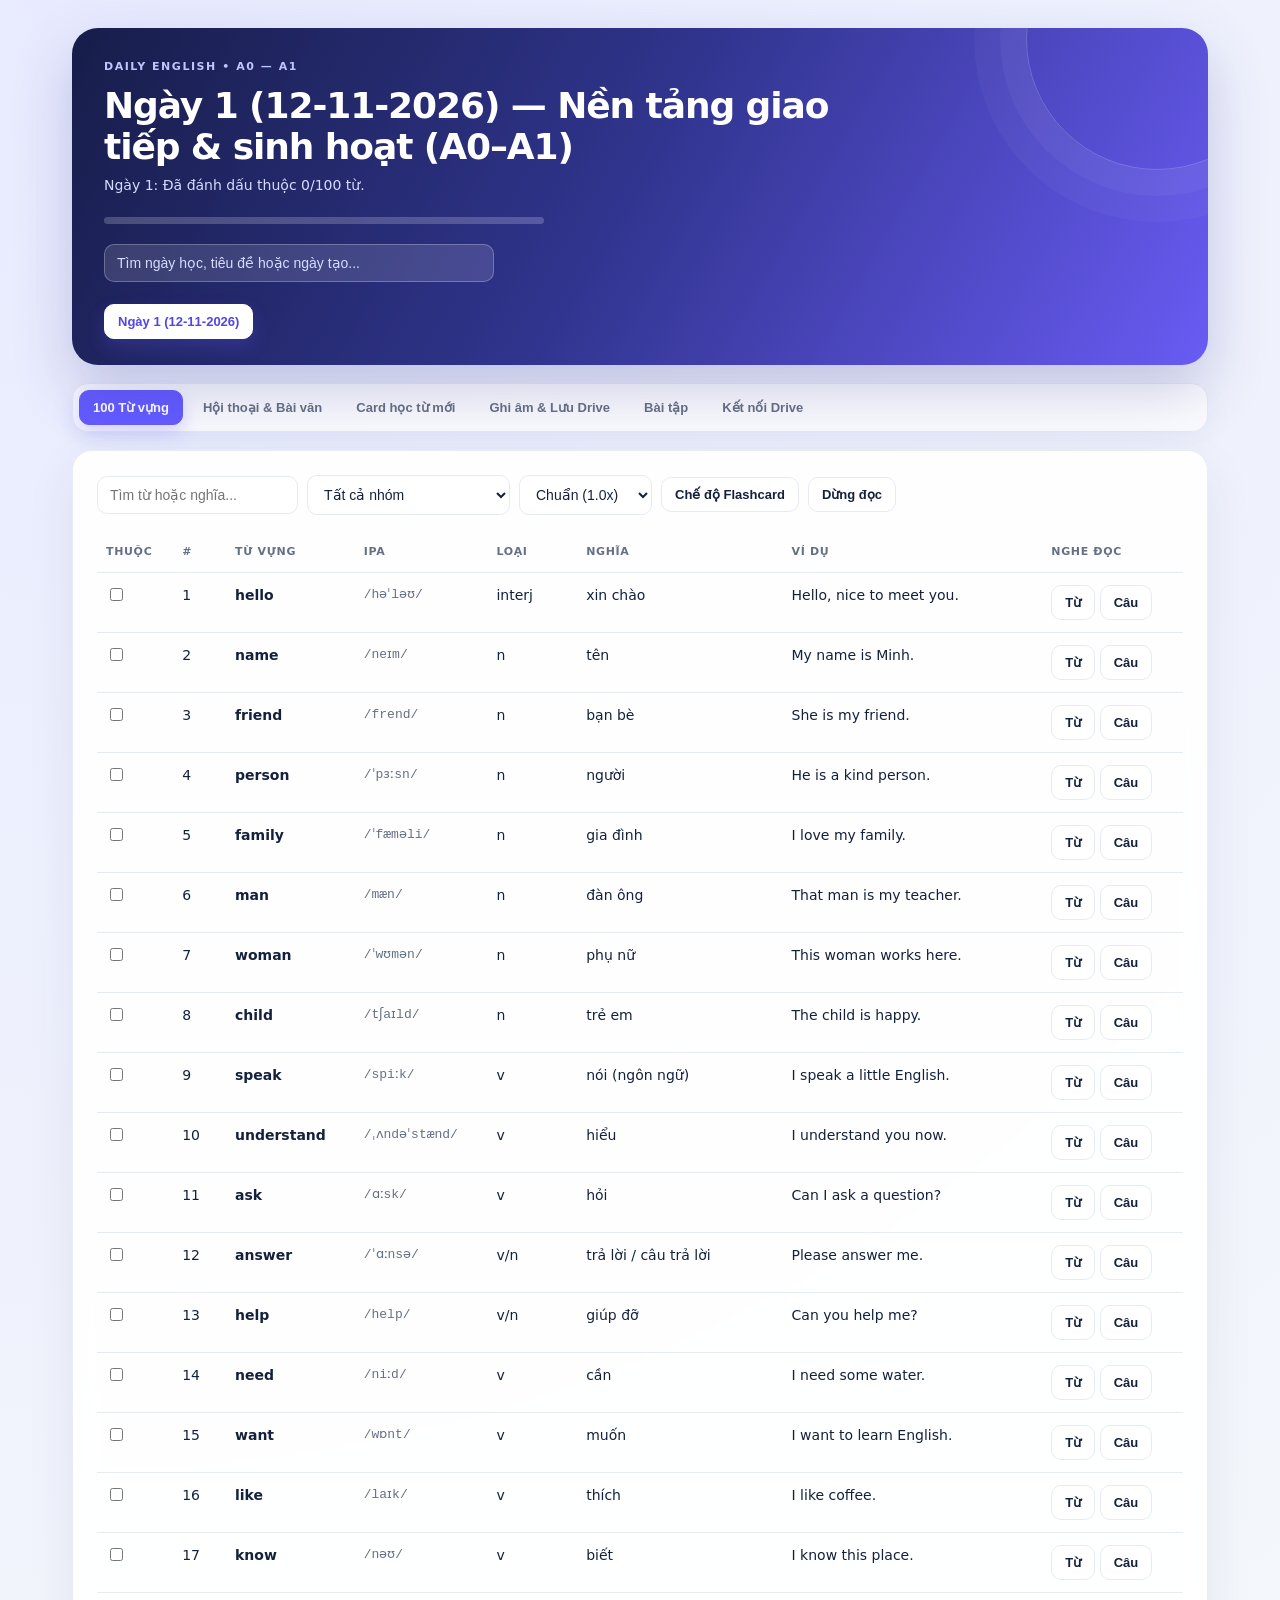
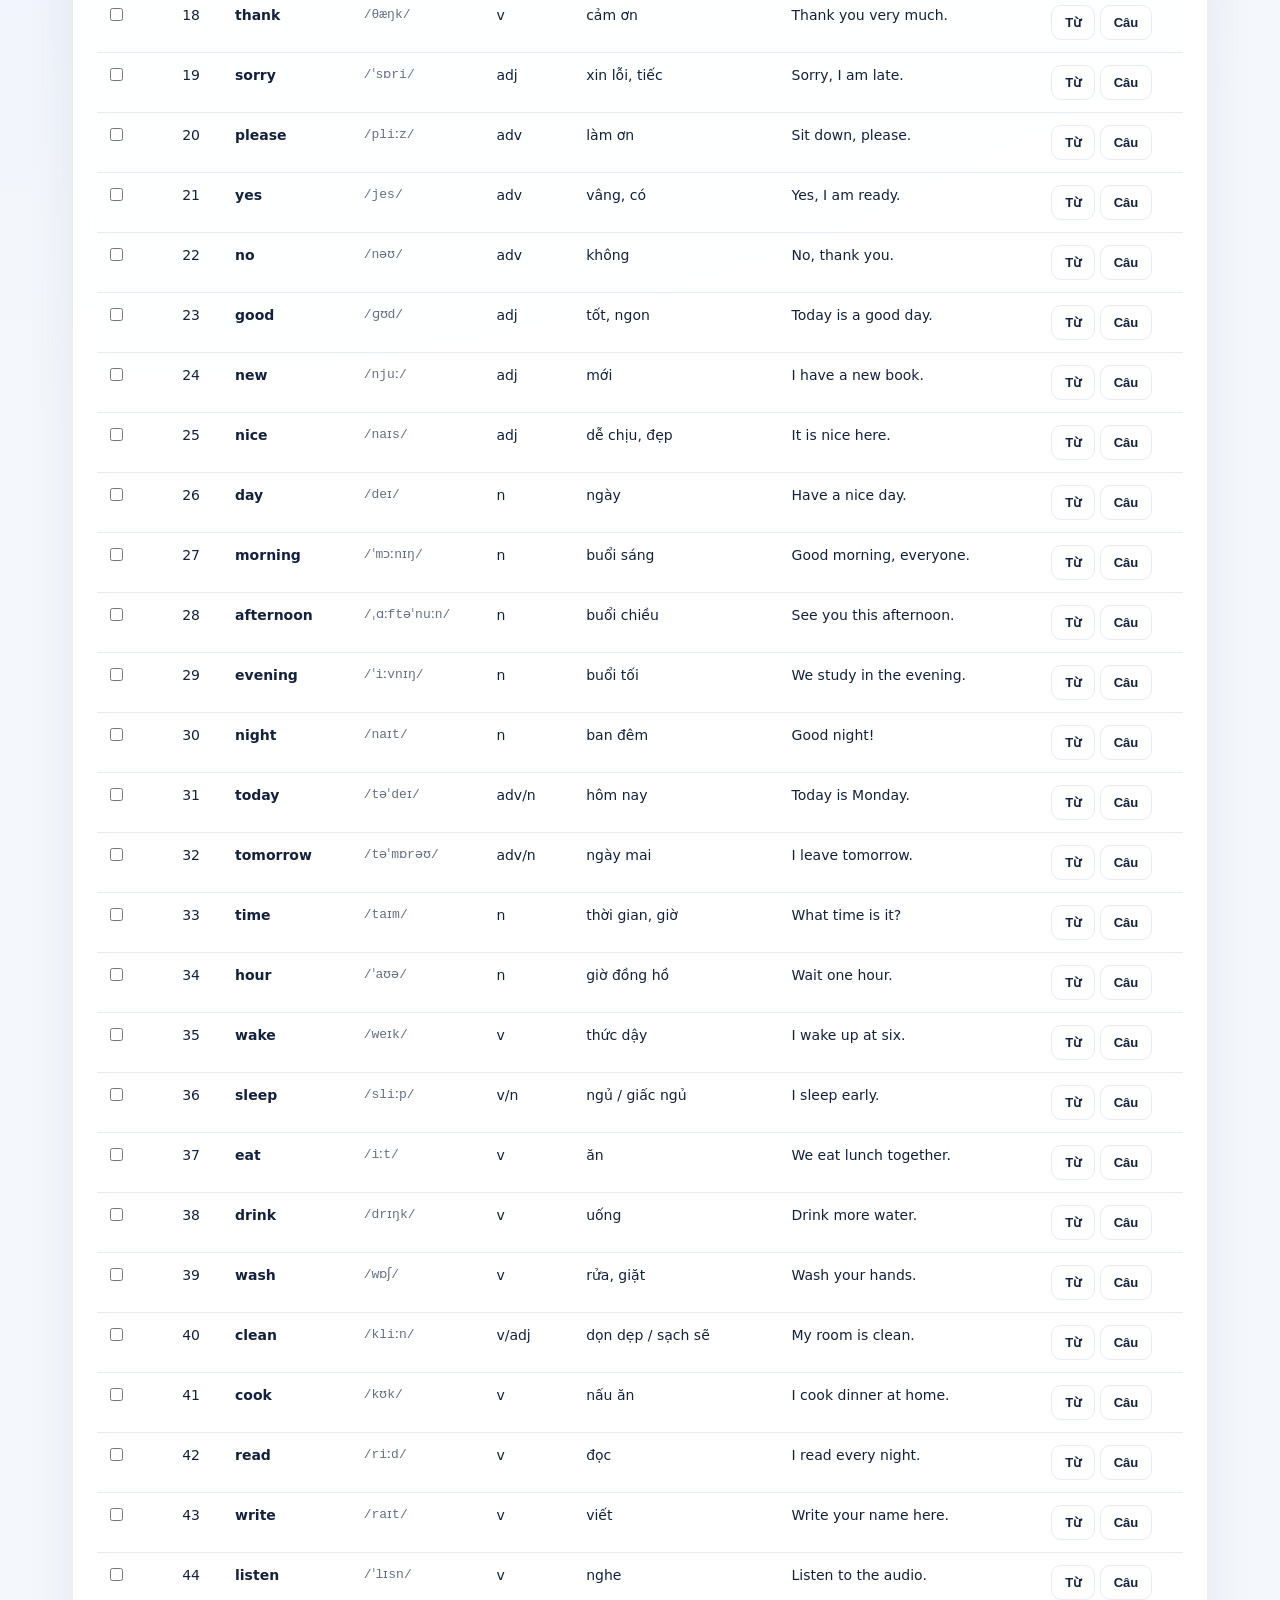
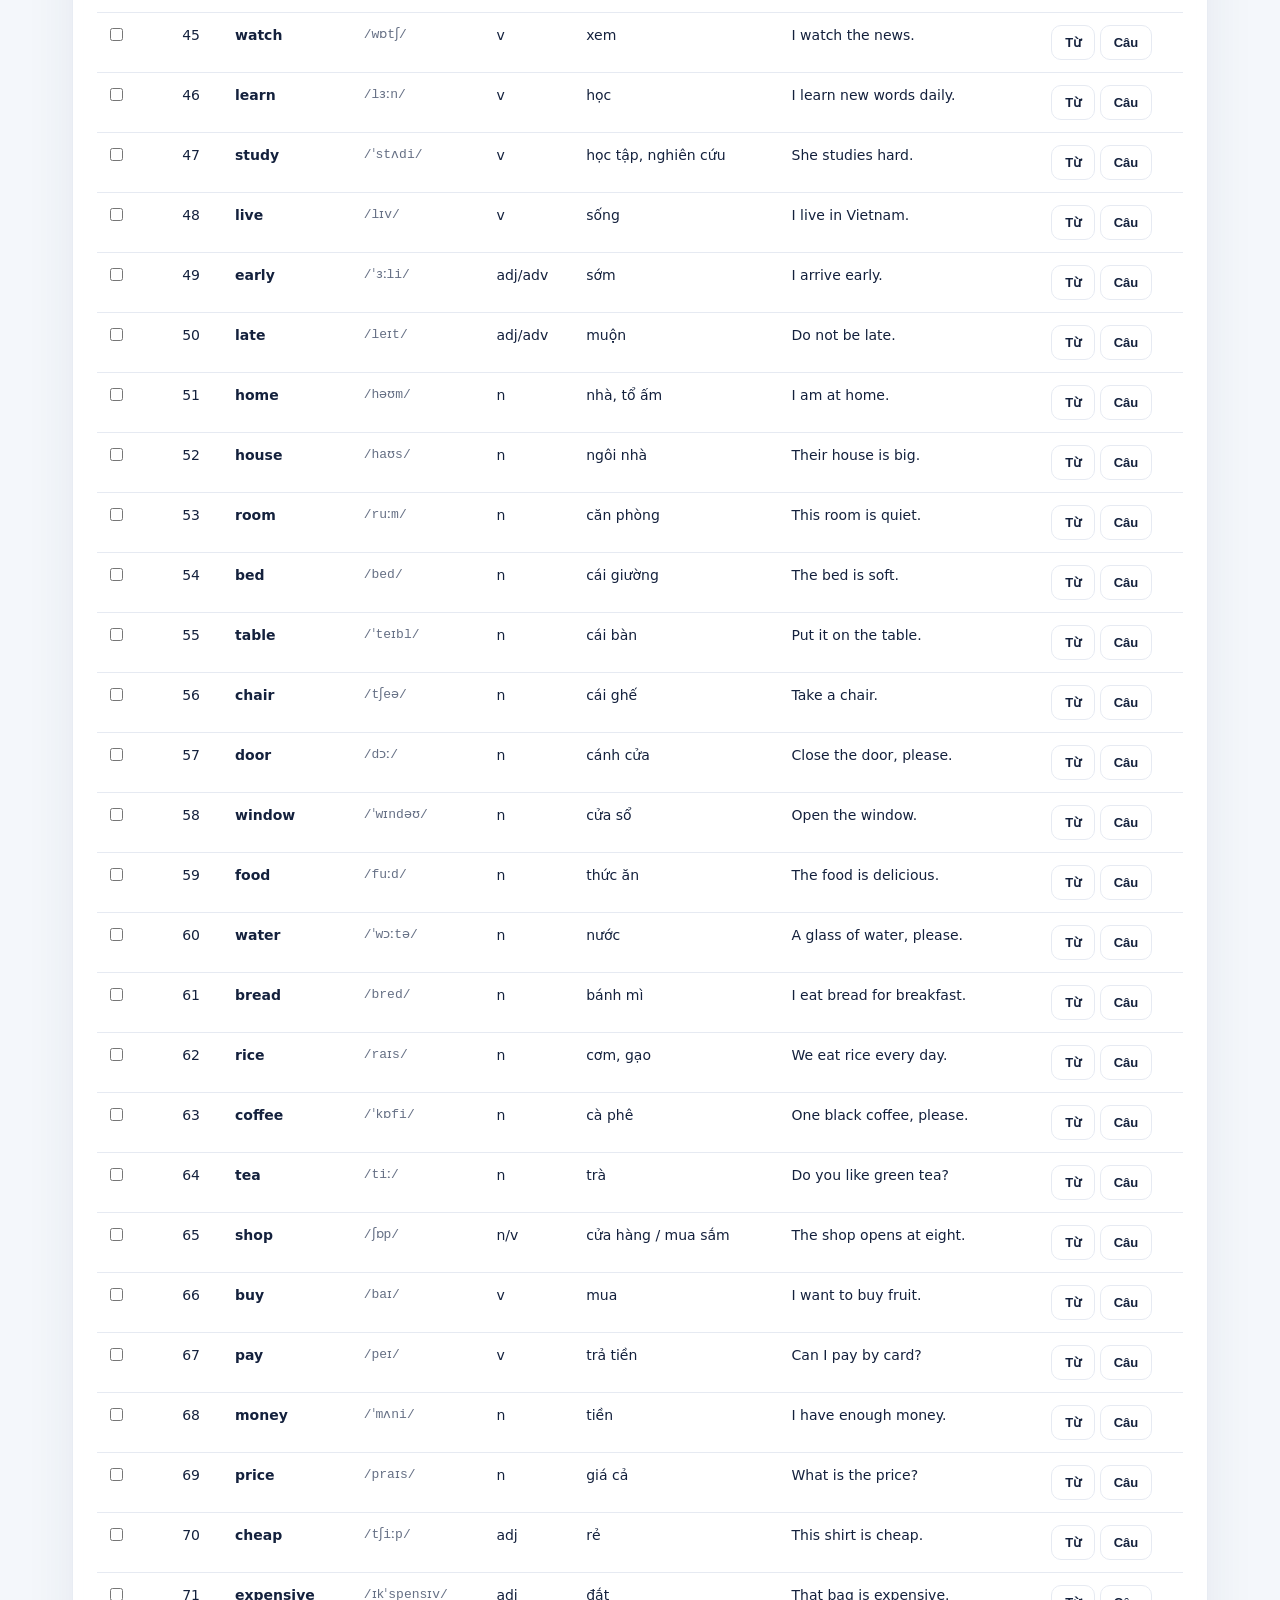
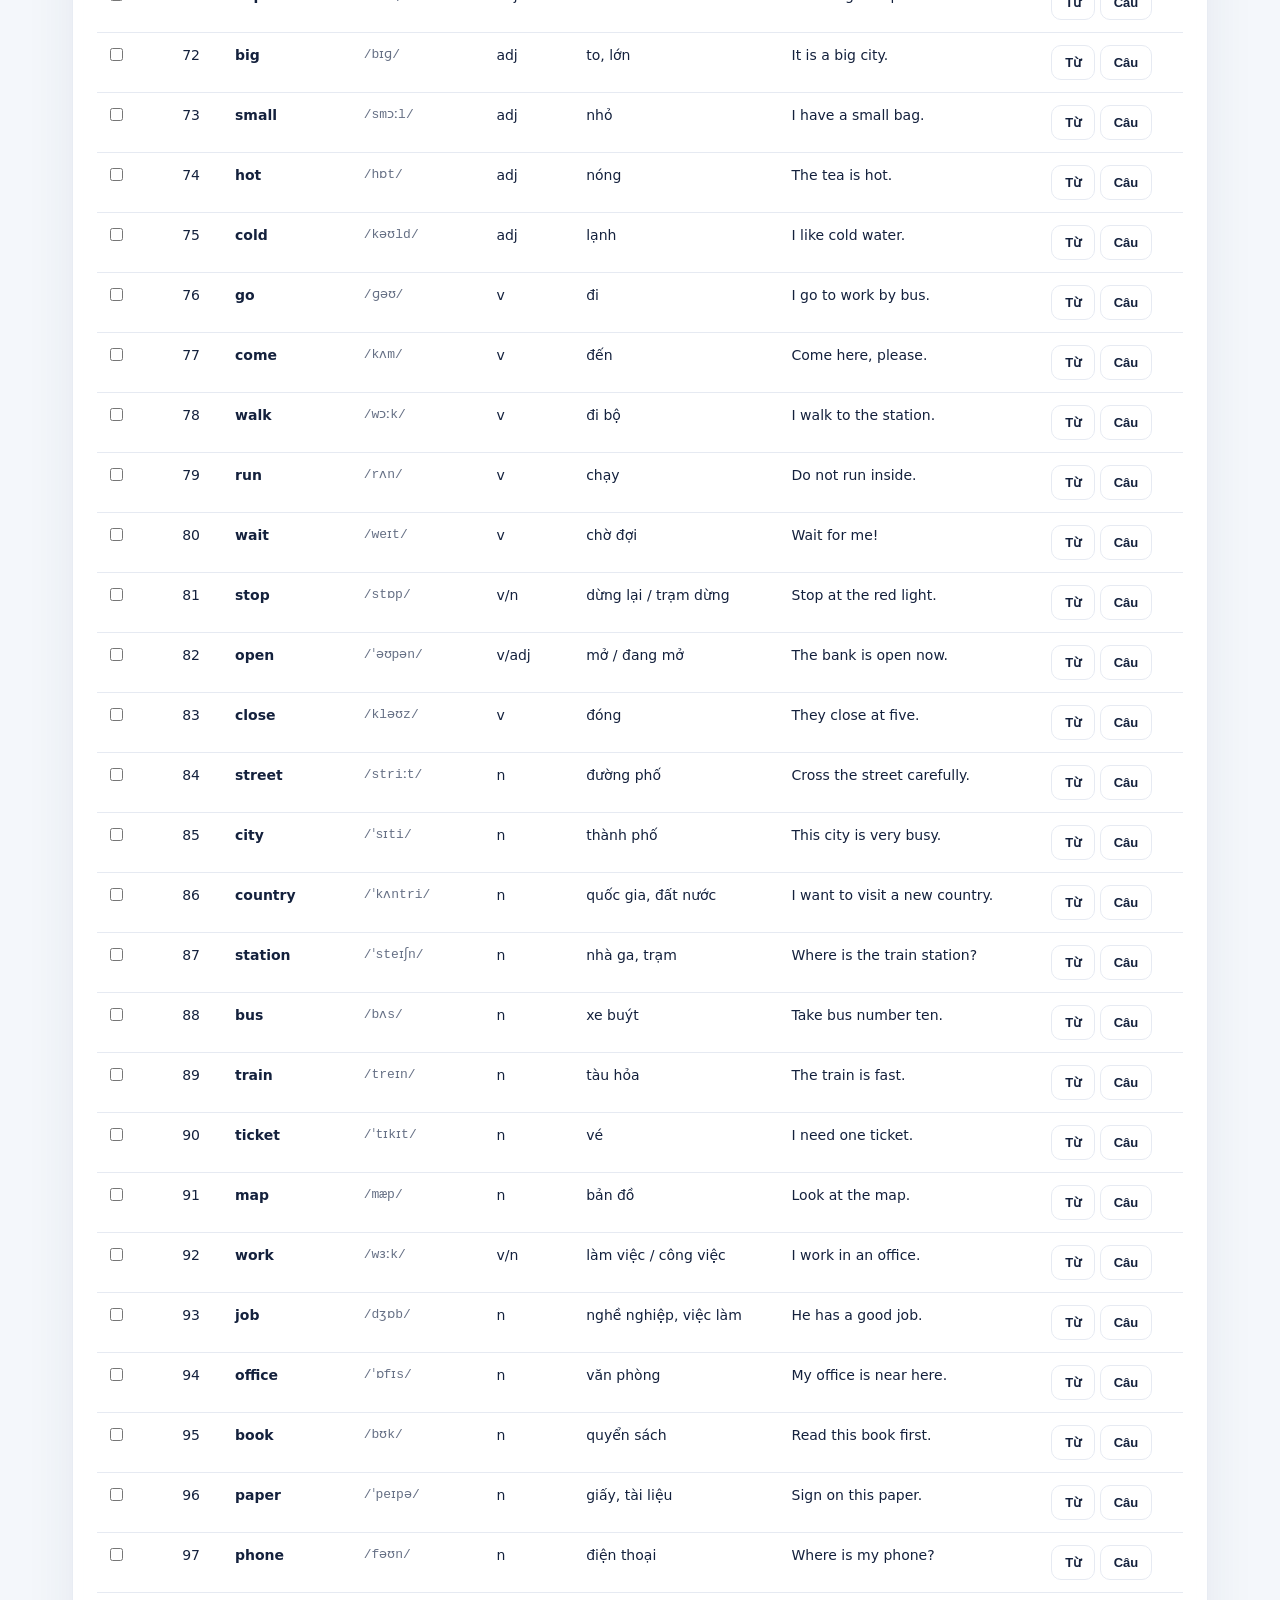
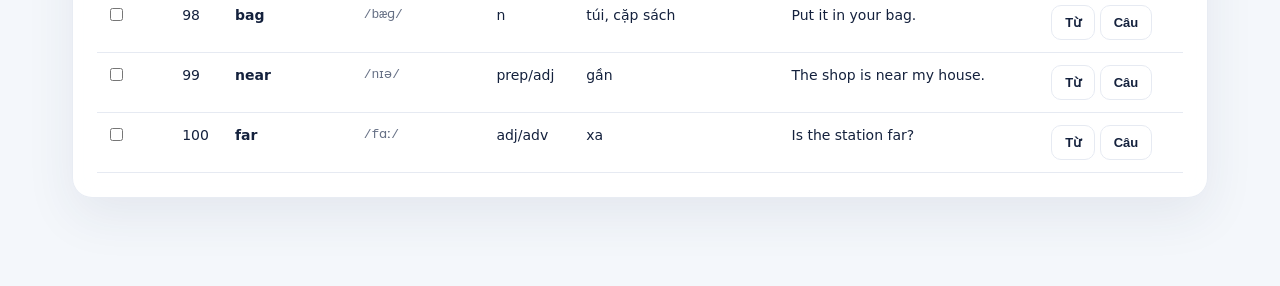
==== index.html @ c8a2d4f7 "init" ====
<!DOCTYPE html>
<html lang="vi">
<head>
  <meta charset="UTF-8" />
  <meta name="viewport" content="width=device-width, initial-scale=1.0" />
  <title>Học Tiếng Anh 1 Năm (A0–A1) — Web Học Tập &amp; Thu Âm</title>
  <style>
    :root {
      --bg: #f4f7fb; --card: rgba(255,255,255,.92); --text: #14213d; --muted: #667085;
      --primary: #635bff; --primary-dark: #4f46e5; --primary-soft: #eef0ff; --border: #e6eaf2;
      --ok: #138a58; --err: #c2415d; --ink-soft: #f8faff; --shadow: 0 18px 50px rgba(34, 52, 94, .08);
    }
    * { box-sizing: border-box; }
    body { margin: 0; min-height: 100vh; font-family: Inter, ui-sans-serif, system-ui, -apple-system, "Segoe UI", sans-serif; background: radial-gradient(circle at 8% 0%, #e8ebff 0, transparent 30%), var(--bg); color: var(--text); line-height: 1.55; }
    .wrap { max-width: 1180px; margin: 0 auto; padding: 28px 22px 72px; }
    header { position: relative; overflow: hidden; background: linear-gradient(120deg, #171d49 0%, #30348d 48%, #695bf4 100%); color: #fff; border: 0; border-radius: 26px; padding: 30px 32px 26px; margin-bottom: 18px; box-shadow: 0 24px 60px rgba(49, 47, 135, .23); }
    header::after { content: ""; position: absolute; width: 260px; height: 260px; right: -80px; top: -120px; border: 1px solid rgba(255,255,255,.2); border-radius: 50%; box-shadow: 0 0 0 26px rgba(255,255,255,.04), 0 0 0 52px rgba(255,255,255,.03); }
    h1 { position: relative; z-index: 1; margin: 0 0 8px; max-width: 760px; font-size: clamp(24px, 3vw, 36px); line-height: 1.14; letter-spacing: -.03em; }
    .eyebrow { position: relative; z-index: 1; margin: 0 0 10px; color: #bfc6ff; font-size: 11px; font-weight: 800; letter-spacing: .14em; text-transform: uppercase; }
    .sub { color: var(--muted); font-size: 13px; margin: 0; }
    header .sub { position: relative; z-index: 1; color: #d7dcff; font-size: 14px; }
    .progress-track { position: relative; z-index: 1; width: min(440px, 100%); height: 7px; overflow: hidden; margin-top: 20px; background: rgba(255,255,255,.2); border-radius: 99px; }
    .progress-bar { width: 0%; height: 100%; background: #a7f3d0; border-radius: inherit; transition: width .3s ease; }
    .day-nav { position: relative; z-index: 1; display: flex; gap: 8px; flex-wrap: wrap; margin: 22px 0 0; align-items: center; }
    header .day-search { position: relative; z-index: 1; width: min(390px, 100%); margin-top: 20px; background: rgba(255,255,255,.13) !important; color: #fff !important; border-color: rgba(255,255,255,.25) !important; }
    .day-search::placeholder { color: #d7dcff; }
    .tabs { display: flex; gap: 6px; flex-wrap: wrap; margin: 0 0 18px; padding: 6px; background: rgba(255,255,255,.74); border: 1px solid var(--border); border-radius: 16px; box-shadow: 0 8px 30px rgba(43, 61, 110, .05); }
    .card { background: var(--card); border: 1px solid rgba(230,234,242,.9); border-radius: 20px; padding: 24px; margin-bottom: 16px; box-shadow: var(--shadow); backdrop-filter: blur(12px); }
    .btn, .tab-btn, .day-btn {
      border: 1px solid var(--border); background: #fff; color: var(--text);
      padding: 9px 13px; border-radius: 10px; cursor: pointer; font-size: 13px; font-weight: 700; transition: transform .18s ease, box-shadow .18s ease, background .18s ease;
    }
    .btn:hover, .tab-btn:hover, .day-btn:hover { transform: translateY(-1px); box-shadow: 0 6px 16px rgba(50,65,120,.12); }
    .tab-btn { border-color: transparent; background: transparent; color: var(--muted); }
    .tab-btn.active, .day-btn.active, .btn-primary { background: var(--primary); color: #fff; border-color: var(--primary); box-shadow: 0 8px 18px rgba(99,91,255,.22); }
    header .day-btn { border-color: rgba(255,255,255,.18); background: rgba(255,255,255,.1); color: #eef0ff; }
    header .day-btn.active { background: #fff; color: var(--primary-dark); border-color: #fff; }
    .btn-danger { background: var(--err); color: #fff; border-color: var(--err); }
    .panel { display: none; }
    .panel.active { display: block; }
    .toolbar { display: flex; gap: 9px; flex-wrap: wrap; align-items: center; margin-bottom: 16px; }
    input[type="text"], input[type="url"], select { padding: 10px 12px; border: 1px solid var(--border); border-radius: 10px; font-size: 14px; background: #fff; color: var(--text); outline: none; }
    input:focus, select:focus { border-color: #aaa5ff; box-shadow: 0 0 0 4px rgba(99,91,255,.1); }
    table { width: 100%; border-collapse: collapse; font-size: 14px; }
    th, td { text-align: left; padding: 12px 9px; border-bottom: 1px solid var(--border); vertical-align: top; }
    tbody tr:hover { background: var(--ink-soft); }
    th { color: var(--muted); font-size: 11px; letter-spacing: .06em; text-transform: uppercase; }
    .ipa { font-family: ui-monospace, monospace; color: var(--muted); font-size: 13px; }
    .line-box { padding: 14px 16px; border: 1px solid var(--border); border-radius: 14px; margin-bottom: 10px; background: rgba(255,255,255,.55); }
    .line-head { display: flex; justify-content: space-between; align-items: center; gap: 8px; flex-wrap: wrap; }
    .flashcard { text-align: center; padding: 46px 18px; border: 1px solid #dfe1ff; border-radius: 18px; cursor: pointer; background: linear-gradient(135deg, #f2f1ff, #eaf5ff); margin-bottom: 14px; }
    .notice { background: var(--primary-soft); color: #45417f; border-radius: 14px; padding: 13px 16px; font-size: 13px; margin-bottom: 16px; }
    .rec-item { border: 1px solid var(--border); border-radius: 14px; padding: 15px; margin-top: 10px; display: flex; flex-direction: column; gap: 8px; background: #fff; }
    .recording-slot { margin-top: 12px; padding-top: 12px; border-top: 1px dashed var(--border); }
    .recording-slot .btn { padding: 7px 10px; }
    .recording-list { display: flex; flex-direction: column; gap: 8px; }
    .recording-list audio { width: min(420px, 100%); height: 34px; }
    h3 { margin-top: 4px; font-size: 19px; letter-spacing: -.02em; }
    h4 { margin-top: 24px; }
    code { color: var(--primary-dark); }
    .ok { color: var(--ok); font-weight: 600; }
    .err { color: var(--err); font-weight: 600; }
    .hidden { display: none; }
    @media (max-width: 680px) {
      .wrap { padding: 14px 12px 48px; }
      header { padding: 24px 20px 20px; border-radius: 20px; }
      .card { padding: 17px; border-radius: 16px; }
      .tabs { overflow-x: auto; flex-wrap: nowrap; }
      .tab-btn { white-space: nowrap; }
      .toolbar > input[type="text"], .toolbar > select { width: 100%; }
      th, td { padding: 10px 7px; }
    }
  </style>
</head>
<body>
  <div class="wrap">
    <header>
      <p class="eyebrow">Daily English • A0 — A1</p>
      <h1 id="lessonTitle">Học Tiếng Anh 1 Năm (A0–A1)</h1>
      <p class="sub" id="progressSummary">Đang tải bài học...</p>
      <div class="progress-track"><div id="progressBar" class="progress-bar"></div></div>
      <input id="daySearch" class="day-search" type="text" placeholder="Tìm ngày học, tiêu đề hoặc ngày tạo..." oninput="renderDayNav()" />
      <div class="day-nav" id="dayNav"></div>
    </header>

    <div class="tabs">
      <button class="tab-btn active" onclick="showTab('vocab', this)">100 Từ vựng</button>
      <button class="tab-btn" onclick="showTab('reading', this)">Hội thoại &amp; Bài văn</button>
      <button class="tab-btn" onclick="showTab('cards', this)">Card học từ mới</button>
      <button class="tab-btn" onclick="showTab('record', this)">Ghi âm &amp; Lưu Drive</button>
      <button class="tab-btn" onclick="showTab('quiz', this)">Bài tập</button>
      <button class="tab-btn" onclick="showTab('settings', this)">Kết nối Drive</button>
    </div>

    <section id="vocab" class="panel active">
      <div class="card">
        <div class="toolbar">
          <input id="search" type="text" placeholder="Tìm từ hoặc nghĩa..." oninput="renderVocab()" />
          <select id="groupFilter" onchange="renderVocab()"></select>
          <select id="rate">
            <option value="0.75">Chậm (0.75x)</option>
            <option value="1" selected>Chuẩn (1.0x)</option>
          </select>
          <button class="btn" onclick="toggleFlashcard()">Chế độ Flashcard</button>
          <button class="btn" onclick="stopSpeech()">Dừng đọc</button>
        </div>

        <div id="flashcardBox" class="hidden">
          <div class="flashcard" onclick="flipCard()">
            <div id="fcFront" style="font-size:26px;font-weight:700;"></div>
            <div id="fcIpa" class="ipa" style="margin-top:4px;"></div>
            <div id="fcBack" class="hidden" style="margin-top:12px;font-size:16px;"></div>
          </div>
          <div class="toolbar" style="justify-content:center;">
            <button class="btn" onclick="prevCard()">Trước</button>
            <button class="btn btn-primary" onclick="speakCard()">Nghe từ</button>
            <button class="btn" onclick="speakCardEx()">Nghe câu</button>
            <button class="btn" onclick="nextCard()">Tiếp theo</button>
          </div>
        </div>

        <div id="vocabTableWrap" style="overflow-x:auto;">
          <table>
            <thead>
              <tr><th>Thuộc</th><th>#</th><th>Từ vựng</th><th>IPA</th><th>Loại</th><th>Nghĩa</th><th>Ví dụ</th><th>Nghe đọc</th></tr>
            </thead>
            <tbody id="vocabBody"></tbody>
          </table>
        </div>
      </div>
    </section>

    <section id="cards" class="panel">
      <div class="card">
        <h3>Card học từ mới</h3>
        <p class="sub" style="margin-bottom:16px;">Bấm vào card để lật thẻ. Bạn có thể nghe từ và câu ví dụ.</p>
        <div class="flashcard" onclick="flipStudyCard()">
          <div id="studyCardFront" style="font-size:32px;font-weight:800;"></div>
          <div id="studyCardIpa" class="ipa" style="margin-top:5px;"></div>
          <div id="studyCardBack" class="hidden" style="margin-top:14px;font-size:17px;"></div>
        </div>
        <div class="toolbar" style="justify-content:center;">
          <button class="btn" onclick="prevStudyCard()">Trước</button>
          <button class="btn btn-primary" onclick="speakStudyCard()">Nghe từ</button>
          <button class="btn" onclick="speakStudyCardEx()">Nghe câu</button>
          <button class="btn" onclick="nextStudyCard()">Tiếp theo</button>
        </div>
      </div>
    </section>

    <section id="reading" class="panel">
      <div class="card">
        <div class="toolbar">
          <button class="btn btn-primary" onclick="speakDialogueAll()">Nghe cả hội thoại</button>
          <button class="btn" onclick="toggleVi('dialogueVi')">Ẩn/hiện dịch</button>
          <button class="btn" onclick="stopSpeech()">Dừng đọc</button>
        </div>
        <h3>Hội thoại giao tiếp</h3>
        <div id="dialogueBox"></div>
      </div>

      <div class="card">
        <div class="toolbar">
          <button class="btn btn-primary" onclick="speakEssayAll()">Nghe cả bài văn</button>
          <button class="btn" onclick="toggleVi('essayVi')">Ẩn/hiện dịch</button>
          <button class="btn" onclick="stopSpeech()">Dừng đọc</button>
        </div>
        <h3 id="essayTitle">Bài văn củng cố</h3>
        <div id="essayBox"></div>
        <h4>Ngữ pháp trọng tâm</h4>
        <ul id="grammarBox"></ul>
      </div>
    </section>

    <section id="record" class="panel">
      <div class="card">
        <div class="notice">
          Thu âm giọng đọc của bạn. Bạn có thể nghe lại, tải file <code>.webm</code> về máy, hoặc bấm <strong>Lưu lên Drive</strong> (nếu đã dán URL Google Apps Script ở mục Kết nối Drive).
        </div>
        <div class="toolbar">
          <button id="btnStartRec" class="btn btn-primary" onclick="startRec()">Bắt đầu ghi âm</button>
          <button id="btnStopRec" class="btn btn-danger" onclick="stopRec()" disabled>Dừng ghi âm</button>
          <span id="recTimer" class="sub">00:00</span>
        </div>
        <div id="recordingsList"></div>
      </div>
    </section>

    <section id="quiz" class="panel">
      <div class="card">
        <div id="quizBox"></div>
        <div class="toolbar" style="margin-top:12px;">
          <button class="btn btn-primary" onclick="gradeQuiz()">Chấm điểm</button>
          <button class="btn" onclick="copyQuizReport()">Sao chép kết quả</button>
          <button class="btn" onclick="downloadQuizReport()">Tải file (.txt)</button>
        </div>
        <div id="quizStatus" class="sub"></div>
      </div>
    </section>

    <section id="settings" class="panel">
      <div class="card">
        <h3>Kết nối Google Drive (qua Google Apps Script)</h3>
        <p class="sub" style="margin-bottom:10px;">Dán URL Web App của Google Apps Script để trang web tự động nạp bài học mới từ thư mục <strong>Hoc Tieng Anh 1 Nam</strong> và lưu file ghi âm trực tiếp vào đúng thư mục ngày.</p>
        <div class="toolbar">
          <input id="gasUrl" type="url" style="width:100%;max-width:560px;" placeholder="https://script.google.com/macros/s/.../exec" />
          <button class="btn btn-primary" onclick="saveGasUrl()">Lưu kết nối &amp; Tải bài từ Drive</button>
        </div>
        <div id="gasStatus" class="sub"></div>
      </div>
    </section>
  </div>

  <script>
    let LESSONS = [];
    let DAY_INDEX = [];
    let driveMode = false;
    let currentDayIdx = 0;
    let fcIndex = 0;
    let fcShowBack = false;
    let studyCardIndex = 0;
    let studyCardShowBack = false;
    let learnedMap = {};
    let driveRecordings = [];
    let mediaRecorder = null, recChunks = [], recTimerInt = null, recSeconds = 0;
    let activeRecording = null;

    function getLearnedMap() { return learnedMap; }
    function setLearned(day, wordId, val) {
      learnedMap[`${day}_${wordId}`] = val;
      updateSummary();
      saveProgressToDrive();
    }

    function showTab(id, btn) {
      document.querySelectorAll('.panel').forEach(p => p.classList.remove('active'));
      document.querySelectorAll('.tab-btn').forEach(b => b.classList.remove('active'));
      document.getElementById(id).classList.add('active');
      btn.classList.add('active');
    }

    function speakText(text) {
      if (!('speechSynthesis' in window)) { alert('Trình duyệt không hỗ trợ giọng đọc.'); return; }
      window.speechSynthesis.cancel();
      const u = new SpeechSynthesisUtterance(text);
      u.lang = 'en-US';
      u.rate = parseFloat(document.getElementById('rate').value || '1');
      window.speechSynthesis.speak(u);
    }
    function stopSpeech() { if ('speechSynthesis' in window) window.speechSynthesis.cancel(); }

    async function loadLessons() {
      const savedUrl = localStorage.getItem('eng_gas_url') || '';
      document.getElementById('gasUrl').value = savedUrl;
      if (savedUrl) {
        try {
          const res = await fetch(savedUrl + (savedUrl.includes('?') ? '&' : '?') + 'action=bootstrap');
          const data = await res.json();
          if (data && Array.isArray(data.days) && data.days.length > 0) {
            DAY_INDEX = data.days;
            LESSONS = [];
            driveMode = true;
            learnedMap = data.progress || {};
            renderDayNav();
            selectDay(0);
            document.getElementById('gasStatus').textContent = `Đã nạp danh sách ${DAY_INDEX.length} ngày học.`;
            return;
          }
          if (Array.isArray(data) && data.length > 0) {
            LESSONS = data;
            DAY_INDEX = data;
            driveMode = false;
            renderDayNav();
            selectDay(0);
            return;
          }
        } catch (e) {
          document.getElementById('gasStatus').textContent = 'Không kết nối được Apps Script, đang dùng dữ liệu lessons.json cục bộ.';
        }
      }
      const res = await fetch('lessons.json');
      LESSONS = await res.json();
      DAY_INDEX = LESSONS;
      driveMode = false;
      learnedMap = {};
      driveRecordings = [];
      renderDayNav();
      selectDay(0);
    }

    function renderDayNav() {
      const nav = document.getElementById('dayNav');
      const q = document.getElementById('daySearch').value.trim().toLowerCase();
      const source = driveMode ? DAY_INDEX : LESSONS;
      const filtered = source.map((lesson, idx) => ({ lesson, idx })).filter(({ lesson }) => {
        if (!q) return true;
        return `ngày ${lesson.day} ${lesson.title || ''} ${lesson.createdDate || ''}`.toLowerCase().includes(q);
      });
      nav.innerHTML = filtered.length ? filtered.map(({ lesson: l, idx }) =>
        `<button class="day-btn ${idx === currentDayIdx ? 'active' : ''}" onclick="selectDay(${idx})">Ngày ${l.day}${l.createdDate ? ' (' + l.createdDate + ')' : ''}</button>`
      ).join('') : '<span class="sub" style="color:#d7dcff;">Không tìm thấy ngày học.</span>';
    }

    async function selectDay(idx) {
      currentDayIdx = idx;
      fcIndex = 0;
      studyCardIndex = 0;
      studyCardShowBack = false;
      renderDayNav();
      if (driveMode && !LESSONS[currentDayIdx]) {
        const meta = DAY_INDEX[currentDayIdx];
        document.getElementById('lessonTitle').textContent = meta.title || `Ngày ${meta.day}`;
        document.getElementById('progressSummary').textContent = 'Đang tải bài học...';
        document.getElementById('vocabBody').innerHTML = '<tr><td colspan="8">Đang tải bài học...</td></tr>';
        const savedUrl = localStorage.getItem('eng_gas_url') || '';
        const params = new URLSearchParams({ action: 'lesson', day: meta.day, folderName: meta.folderName || '' });
        const res = await fetch(savedUrl + (savedUrl.includes('?') ? '&' : '?') + params.toString());
        const data = await res.json();
        if (!data.ok || !data.lesson) {
          document.getElementById('gasStatus').textContent = data.error || 'Không tải được bài học.';
          return;
        }
        LESSONS[currentDayIdx] = data.lesson;
        driveRecordings = data.recordings || [];
      }
      const L = LESSONS[currentDayIdx];
      document.getElementById('lessonTitle').textContent = L.title || `Ngày ${L.day}`;
      const gf = document.getElementById('groupFilter');
      gf.innerHTML = '<option value="0">Tất cả nhóm</option>' + (L.groups || []).map((g, i) => `<option value="${i + 1}">${g}</option>`).join('');
      renderVocab();
      renderReading();
      renderQuiz();
      renderStudyCard();
      renderRecordings();
      updateSummary();
    }

    function updateSummary() {
      const L = LESSONS[currentDayIdx] || DAY_INDEX[currentDayIdx];
      const m = getLearnedMap();
      const total = L.words ? L.words.length : (L.wordCount || 0);
      const done = L.words
        ? L.words.filter(w => m[`${L.day}_${w.id}`]).length
        : Object.keys(m).filter(key => key.indexOf(`${L.day}_`) === 0 && m[key]).length;
      document.getElementById('progressSummary').textContent = `Ngày ${L.day}: Đã đánh dấu thuộc ${done}/${total} từ.`;
      document.getElementById('progressBar').style.width = `${total ? (done / total) * 100 : 0}%`;
    }

    async function saveProgressToDrive() {
      const gasUrl = localStorage.getItem('eng_gas_url') || '';
      if (!gasUrl) {
        document.getElementById('gasStatus').textContent = 'Hãy kết nối Google Drive để lưu tiến độ trên Drive.';
        return;
      }
      try {
        const res = await fetch(gasUrl, {
          method: 'POST',
          body: JSON.stringify({ action: 'saveProgress', progress: learnedMap })
        });
        const out = await res.json();
        if (!out.ok) throw new Error(out.error || 'Không thể lưu tiến độ.');
        document.getElementById('gasStatus').textContent = 'Tiến độ đã được lưu lên Google Drive.';
      } catch (e) {
        document.getElementById('gasStatus').textContent = 'Không thể lưu tiến độ lên Google Drive: ' + e.message;
      }
    }

    function renderVocab() {
      const L = LESSONS[currentDayIdx];
      const q = document.getElementById('search').value.trim().toLowerCase();
      const g = parseInt(document.getElementById('groupFilter').value || '0', 10);
      const m = getLearnedMap();
      const filtered = L.words.filter(w => {
        if (g !== 0 && w.group !== g) return false;
        if (!q) return true;
        return w.word.toLowerCase().includes(q) || w.vi.toLowerCase().includes(q);
      });
      document.getElementById('vocabBody').innerHTML = filtered.map(w => `
        <tr>
          <td><input type="checkbox" ${m[`${L.day}_${w.id}`] ? 'checked' : ''} onchange="setLearned(${L.day}, ${w.id}, this.checked)" /></td>
          <td>${w.id}</td>
          <td><strong>${w.word}</strong></td>
          <td class="ipa">${w.ipa}</td>
          <td>${w.pos}</td>
          <td>${w.vi}</td>
          <td>${w.ex}</td>
          <td>
            <button class="btn" onclick="speakText(${JSON.stringify(w.word).replace(/"/g, '&quot;')})">Từ</button>
            <button class="btn" onclick="speakText(${JSON.stringify(w.ex).replace(/"/g, '&quot;')})">Câu</button>
          </td>
        </tr>
      `).join('');
      renderFlashcard();
    }

    function toggleFlashcard() {
      document.getElementById('flashcardBox').classList.toggle('hidden');
      document.getElementById('vocabTableWrap').classList.toggle('hidden');
      renderFlashcard();
    }
    function renderFlashcard() {
      const L = LESSONS[currentDayIdx];
      if (!L || !L.words.length) return;
      const w = L.words[fcIndex % L.words.length];
      document.getElementById('fcFront').textContent = w.word;
      document.getElementById('fcIpa').textContent = `${w.ipa} (${w.pos})`;
      document.getElementById('fcBack').textContent = `${w.vi} — "${w.ex}"`;
      document.getElementById('fcBack').classList.toggle('hidden', !fcShowBack);
    }
    function flipCard() { fcShowBack = !fcShowBack; renderFlashcard(); }
    function nextCard() { fcIndex = (fcIndex + 1) % LESSONS[currentDayIdx].words.length; fcShowBack = false; renderFlashcard(); }
    function prevCard() { const n = LESSONS[currentDayIdx].words.length; fcIndex = (fcIndex - 1 + n) % n; fcShowBack = false; renderFlashcard(); }
    function speakCard() { speakText(LESSONS[currentDayIdx].words[fcIndex].word); }
    function speakCardEx() { speakText(LESSONS[currentDayIdx].words[fcIndex].ex); }
    function renderStudyCard() {
      const L = LESSONS[currentDayIdx];
      if (!L || !L.words.length) return;
      const w = L.words[studyCardIndex % L.words.length];
      document.getElementById('studyCardFront').textContent = w.word;
      document.getElementById('studyCardIpa').textContent = `${w.ipa} (${w.pos})`;
      document.getElementById('studyCardBack').textContent = `${w.vi} — "${w.ex}"`;
      document.getElementById('studyCardBack').classList.toggle('hidden', !studyCardShowBack);
    }
    function flipStudyCard() { studyCardShowBack = !studyCardShowBack; renderStudyCard(); }
    function nextStudyCard() { studyCardIndex = (studyCardIndex + 1) % LESSONS[currentDayIdx].words.length; studyCardShowBack = false; renderStudyCard(); }
    function prevStudyCard() { const n = LESSONS[currentDayIdx].words.length; studyCardIndex = (studyCardIndex - 1 + n) % n; studyCardShowBack = false; renderStudyCard(); }
    function speakStudyCard() { speakText(LESSONS[currentDayIdx].words[studyCardIndex].word); }
    function speakStudyCardEx() { speakText(LESSONS[currentDayIdx].words[studyCardIndex].ex); }

    function renderReading() {
      const L = LESSONS[currentDayIdx];
      document.getElementById('dialogueBox').innerHTML = L.dialogue.map((d, i) => `
        <div class="line-box">
          <div class="line-head">
            <div><strong>${d.speaker}:</strong> ${d.en}</div>
            <button class="btn" onclick="speakText(${JSON.stringify(d.en).replace(/"/g, '&quot;')})">Nghe câu</button>
          </div>
          <div class="sub dialogueVi" style="margin-top:4px;">${d.vi}</div>
          ${recordingSlotMarkup('dialogue-' + i, 'đoạn hội thoại ' + (i + 1))}
        </div>
      `).join('');

      document.getElementById('essayTitle').textContent = `Bài văn: ${L.essay.title}`;
      document.getElementById('essayBox').innerHTML = L.essay.paragraphs.map((p, i) => `
        <div class="line-box">
          <div class="line-head">
            <div style="flex:1;">${p.en}</div>
            <button class="btn" onclick="speakText(${JSON.stringify(p.en).replace(/"/g, '&quot;')})">Nghe đoạn</button>
          </div>
          <div class="sub essayVi" style="margin-top:6px;">${p.vi}</div>
          ${recordingSlotMarkup('essay-' + i, 'đoạn văn ' + (i + 1))}
        </div>
      `).join('');
      document.getElementById('grammarBox').innerHTML = L.essay.grammar.map(g => `<li>${g}</li>`).join('');
      renderContextRecordings();
    }

    function speakDialogueAll() { speakText(LESSONS[currentDayIdx].dialogue.map(d => d.en).join(' ')); }
    function speakEssayAll() { const E = LESSONS[currentDayIdx].essay; speakText(E.title + '. ' + E.paragraphs.map(p => p.en).join(' ')); }
    function toggleVi(cls) { document.querySelectorAll('.' + cls).forEach(el => el.classList.toggle('hidden')); }

    function recordingSlotMarkup(key, label) {
      return `<div class="recording-slot" data-recording-key="${key}">
        <div class="toolbar" style="margin:0;">
          <button class="btn btn-primary" onclick="startContextRec('${key}', '${label.replace(/'/g, "\\'")}')">Ghi âm tại đây</button>
          <button class="btn btn-danger" onclick="stopContextRec()" disabled>Dừng</button>
          <span class="sub recording-msg"></span>
        </div>
        <div class="recording-list"></div>
      </div>`;
    }

    function getRecordingFolder() {
      const L = LESSONS[currentDayIdx];
      return L.folderName || `Ngay ${String(L.day).padStart(2, '0')}`;
    }

    function startRecording(key, label, slot) {
      try {
        navigator.mediaDevices.getUserMedia({ audio: true }).then(stream => {
        recChunks = [];
        mediaRecorder = new MediaRecorder(stream);
        mediaRecorder.ondataavailable = e => { if (e.data.size > 0) recChunks.push(e.data); };
        mediaRecorder.onstop = () => {
          const blob = new Blob(recChunks, { type: 'audio/webm' });
          const url = URL.createObjectURL(blob);
          const L = LESSONS[currentDayIdx];
          const idx = Date.now();
          const fname = `${key}__day${L.day}_${idx}.webm`;
          const item = document.createElement('div');
          item.className = 'rec-item';
          item.innerHTML = `
            <strong>Bản ghi — ${label} (${recSeconds}s)</strong>
            <audio controls src="${url}"></audio>
            <div class="toolbar" style="margin:0;">
              <a class="btn" href="${url}" download="${fname}">Tải file (.webm)</a>
              <button class="btn btn-primary" onclick="uploadToDrive(this)">Lưu lên Google Drive</button>
              <span class="sub upload-msg"></span>
            </div>
          `;
          item._blob = blob;
          item._fname = fname;
          item._folder = getRecordingFolder();
          item._key = key;
          item._label = label;
          (slot ? slot.querySelector('.recording-list') : document.getElementById('recordingsList')).prepend(item);
          if (slot) {
            slot.querySelector('.recording-msg').textContent = 'Bản ghi sẵn sàng. Bấm lưu để tải lên Drive.';
            setSlotRecordingState(slot, false);
          }
          stream.getTracks().forEach(t => t.stop());
        };
        mediaRecorder.start();
        activeRecording = { key: key, label: label, slot: slot };
        recSeconds = 0;
        recTimerInt = setInterval(() => {
          recSeconds++;
          document.getElementById('recTimer').textContent =
            `${String(Math.floor(recSeconds/60)).padStart(2,'0')}:${String(recSeconds%60).padStart(2,'0')}`;
        }, 1000);
        if (slot) setSlotRecordingState(slot, true);
        else {
          document.getElementById('btnStartRec').disabled = true;
          document.getElementById('btnStopRec').disabled = false;
        }
        }).catch(() => alert('Không thể truy cập micro. Hãy cấp quyền micro cho trình duyệt.'));
      } catch (e) {
        alert('Không thể khởi động ghi âm.');
      }
    }
    function startRec() { startRecording('general', 'bản ghi chung', null); }
    function startContextRec(key, label) {
      if (activeRecording) return;
      const slot = document.querySelector(`.recording-slot[data-recording-key="${key}"]`);
      startRecording(key, label, slot);
    }
    function setSlotRecordingState(slot, recording) {
      slot.querySelectorAll('button').forEach(button => {
        button.disabled = recording ? button.textContent.includes('Ghi âm') : button.textContent.includes('Dừng');
      });
    }
    function stopRec() {
      if (mediaRecorder && mediaRecorder.state !== 'inactive') mediaRecorder.stop();
      clearInterval(recTimerInt);
      activeRecording = null;
      document.getElementById('btnStartRec').disabled = false;
      document.getElementById('btnStopRec').disabled = true;
    }
    function stopContextRec() {
      if (!activeRecording) return;
      const slot = activeRecording.slot;
      if (mediaRecorder && mediaRecorder.state !== 'inactive') mediaRecorder.stop();
      clearInterval(recTimerInt);
      activeRecording = null;
      if (slot) setSlotRecordingState(slot, false);
    }

    async function uploadToDrive(btn) {
      const gasUrl = localStorage.getItem('eng_gas_url') || '';
      const item = btn.closest('.rec-item');
      const msg = item.querySelector('.upload-msg');
      if (!gasUrl) { msg.textContent = 'Chưa nhập URL Apps Script ở tab Kết nối Drive.'; return; }
      msg.textContent = 'Đang tải lên Drive...';
      const reader = new FileReader();
      reader.onloadend = async () => {
        try {
          const base64 = reader.result.split(',')[1];
          const res = await fetch(gasUrl, {
            method: 'POST',
            body: JSON.stringify({ action: 'uploadRecording', day: LESSONS[currentDayIdx].day, folderName: item._folder, recordingKey: item._key || 'general', recordingLabel: item._label || 'bản ghi chung', fileName: item._fname, mimeType: 'audio/webm', data: base64 })
          });
          const out = await res.json();
          if (!out.ok) throw new Error(out.error || 'Upload thất bại.');
          msg.textContent = `Đã lưu vào ${item._folder} trên Drive!`;
          driveRecordings.push(out);
          item.querySelector('button.btn-primary').disabled = true;
        } catch (err) {
          msg.textContent = 'Lỗi lưu Drive: ' + err.message;
        }
      };
      reader.readAsDataURL(item._blob);
    }

    function renderRecordingItem(record) {
      const item = document.createElement('div');
      item.className = 'rec-item';
      item.innerHTML = `<strong>${record.label || record.name}</strong><audio controls src="${record.url}"></audio><span class="sub ok">Đã lưu trên Google Drive · ${record.folder || 'record'}</span>`;
      return item;
    }
    function renderContextRecordings() {
      document.querySelectorAll('.recording-slot').forEach(slot => {
        const key = slot.dataset.recordingKey;
        const list = slot.querySelector('.recording-list');
        list.innerHTML = '';
        driveRecordings.filter(r => r.day === LESSONS[currentDayIdx].day && r.key === key)
          .forEach(r => list.appendChild(renderRecordingItem(r)));
      });
    }
    function renderRecordings() {
      const list = document.getElementById('recordingsList');
      list.innerHTML = '';
      driveRecordings.filter(r => r.day === LESSONS[currentDayIdx].day && r.key === 'general')
        .forEach(r => list.appendChild(renderRecordingItem(r)));
      renderContextRecordings();
    }

    function renderQuiz() {
      const L = LESSONS[currentDayIdx];
      document.getElementById('quizBox').innerHTML = L.quiz.map((q, i) => `
        <div style="margin-bottom:12px;">
          <label>${i + 1}. ${q.prompt}</label><br/>
          <input id="q_${i}" type="text" style="width:100%;max-width:460px;margin-top:4px;" />
          <div id="qf_${i}" class="sub"></div>
        </div>
      `).join('');
      document.getElementById('quizStatus').textContent = '';
    }

    function norm(s) { return s.trim().toLowerCase().replace(/[.!?]/g, '').replace(/\s+/g, ' '); }
    function gradeQuiz() {
      const L = LESSONS[currentDayIdx];
      let score = 0;
      L.quiz.forEach((q, i) => {
        const val = norm(document.getElementById(`q_${i}`).value);
        const ok = q.answers.some(a => norm(a) === val);
        const fb = document.getElementById(`qf_${i}`);
        fb.className = ok ? 'ok' : 'err';
        fb.textContent = (ok ? 'Chính xác! ' : 'Chưa đúng. ') + 'Đáp án: ' + q.answers[0];
        if (ok) score++;
      });
      document.getElementById('quizStatus').textContent = `Kết quả: ${score}/${L.quiz.length} câu đúng.`;
    }

    function buildQuizReport() {
      const L = LESSONS[currentDayIdx];
      return [`BÀI LÀM NGÀY ${L.day} - GỬI GEMINI`].concat(
        L.quiz.map((q, i) => `${i + 1}) ${document.getElementById(`q_${i}`).value}`)
      ).join('\n');
    }
    function copyQuizReport() {
      navigator.clipboard.writeText(buildQuizReport()).then(() => {
        document.getElementById('quizStatus').textContent = 'Đã sao chép kết quả bài làm.';
      });
    }
    function downloadQuizReport() {
      const L = LESSONS[currentDayIdx];
      const blob = new Blob([buildQuizReport()], { type: 'text/plain;charset=utf-8' });
      const a = document.createElement('a');
      a.href = URL.createObjectURL(blob);
      a.download = `bai_lam_ngay_${L.day}.txt`;
      a.click();
    }

    function saveGasUrl() {
      const u = document.getElementById('gasUrl').value.trim();
      localStorage.setItem('eng_gas_url', u);
      loadLessons();
    }

    loadLessons();
  </script>
</body>
</html>
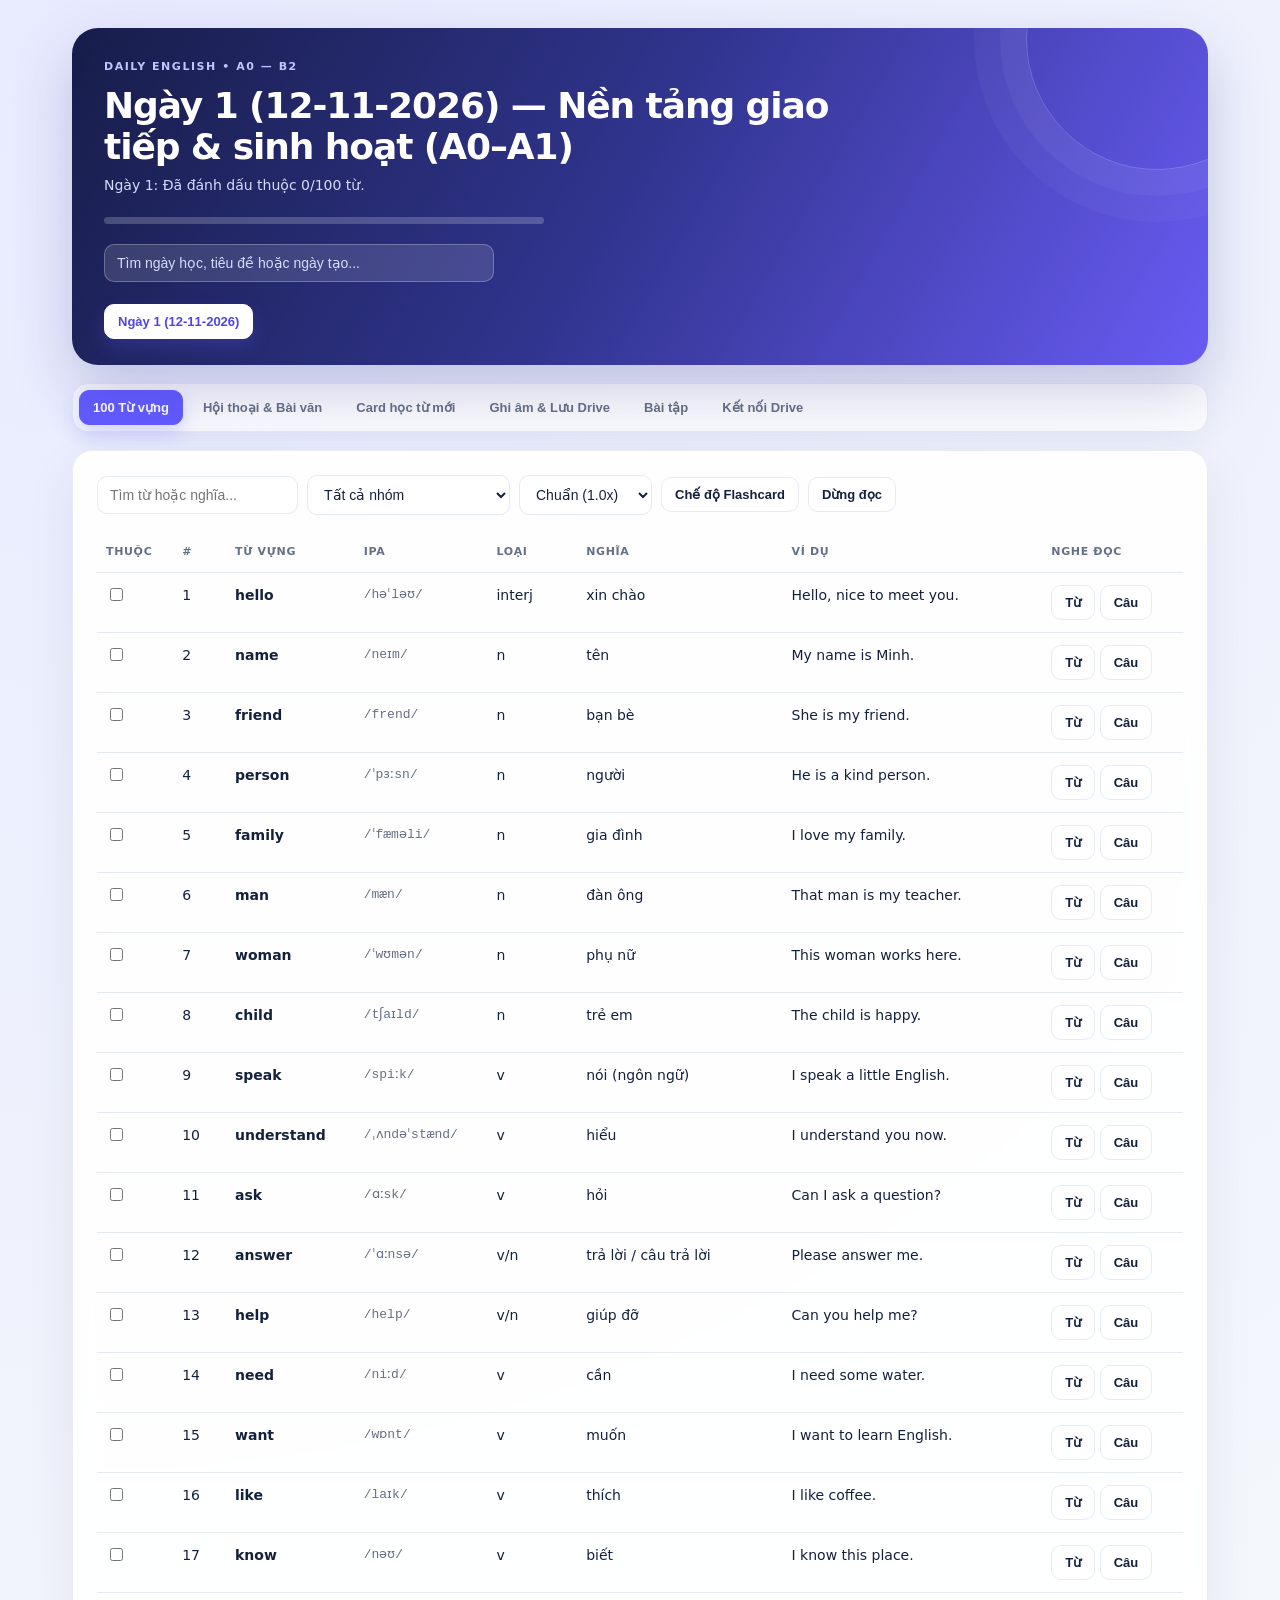
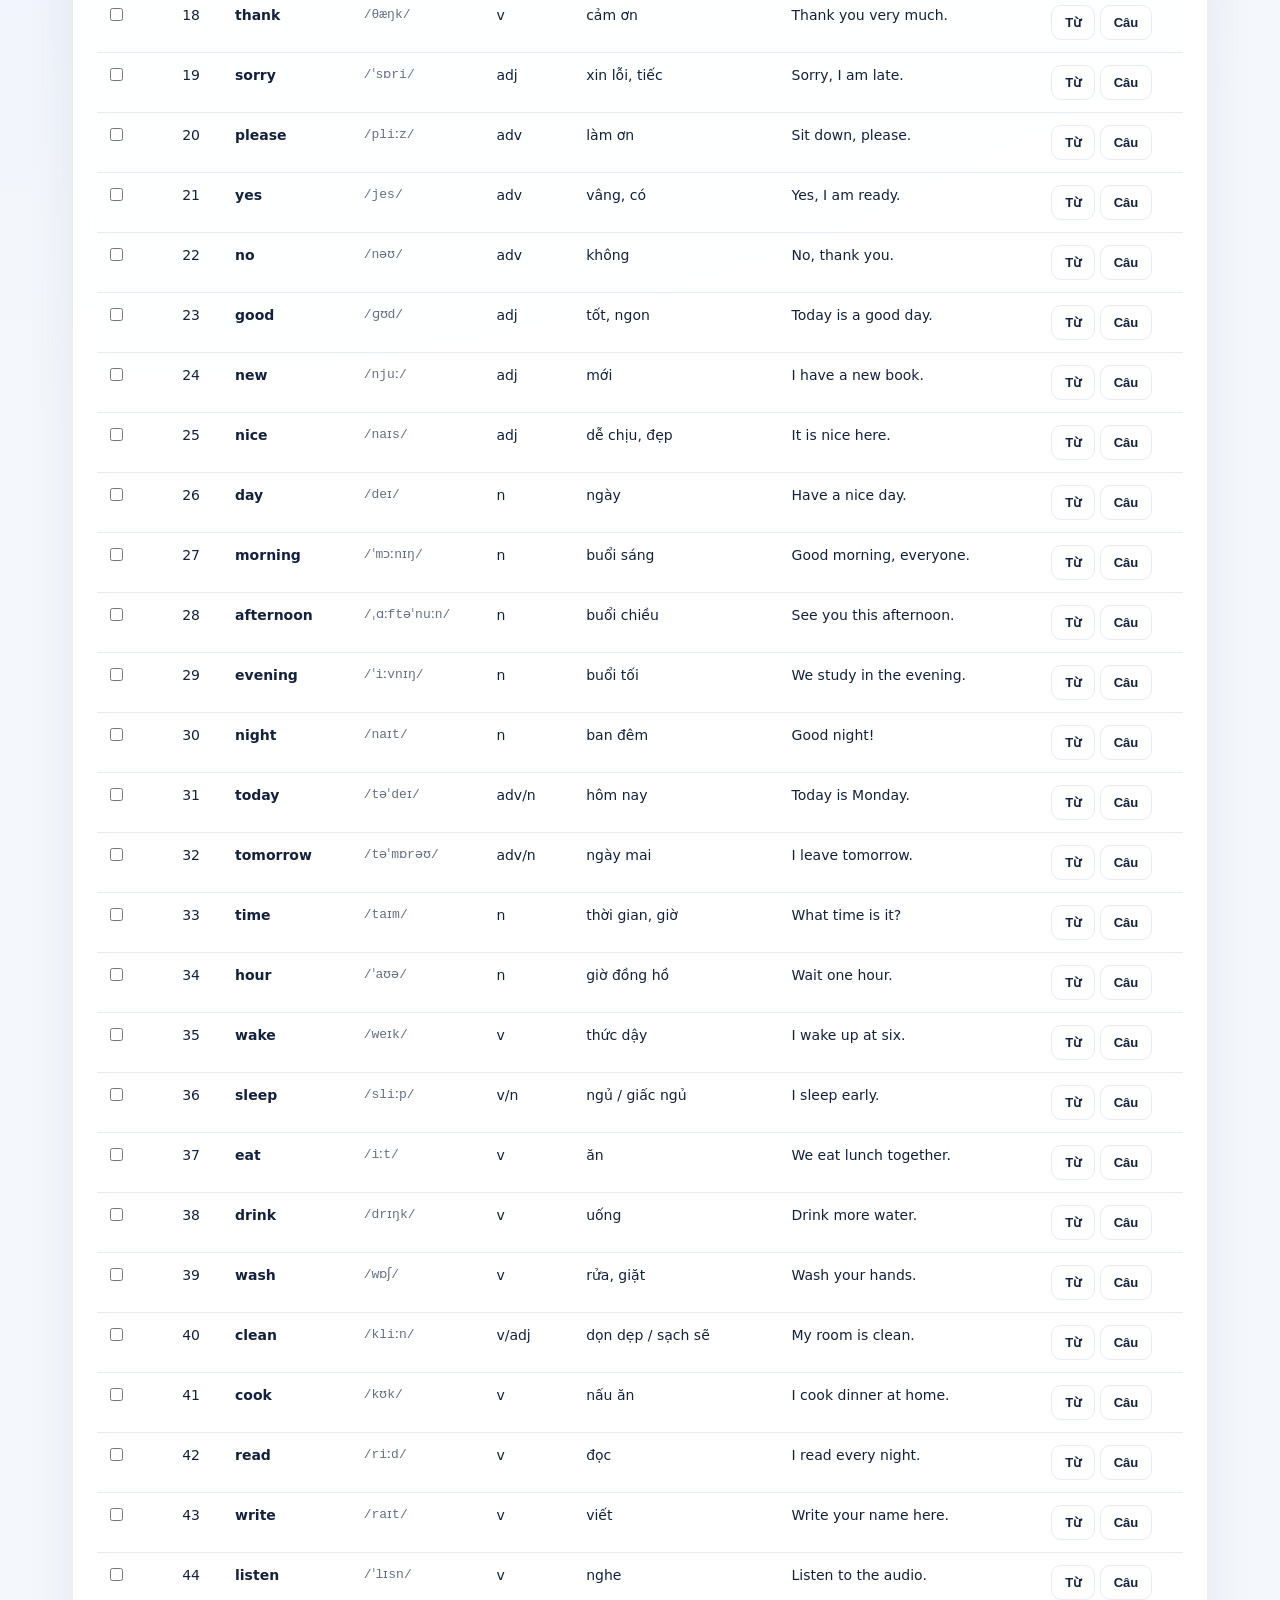
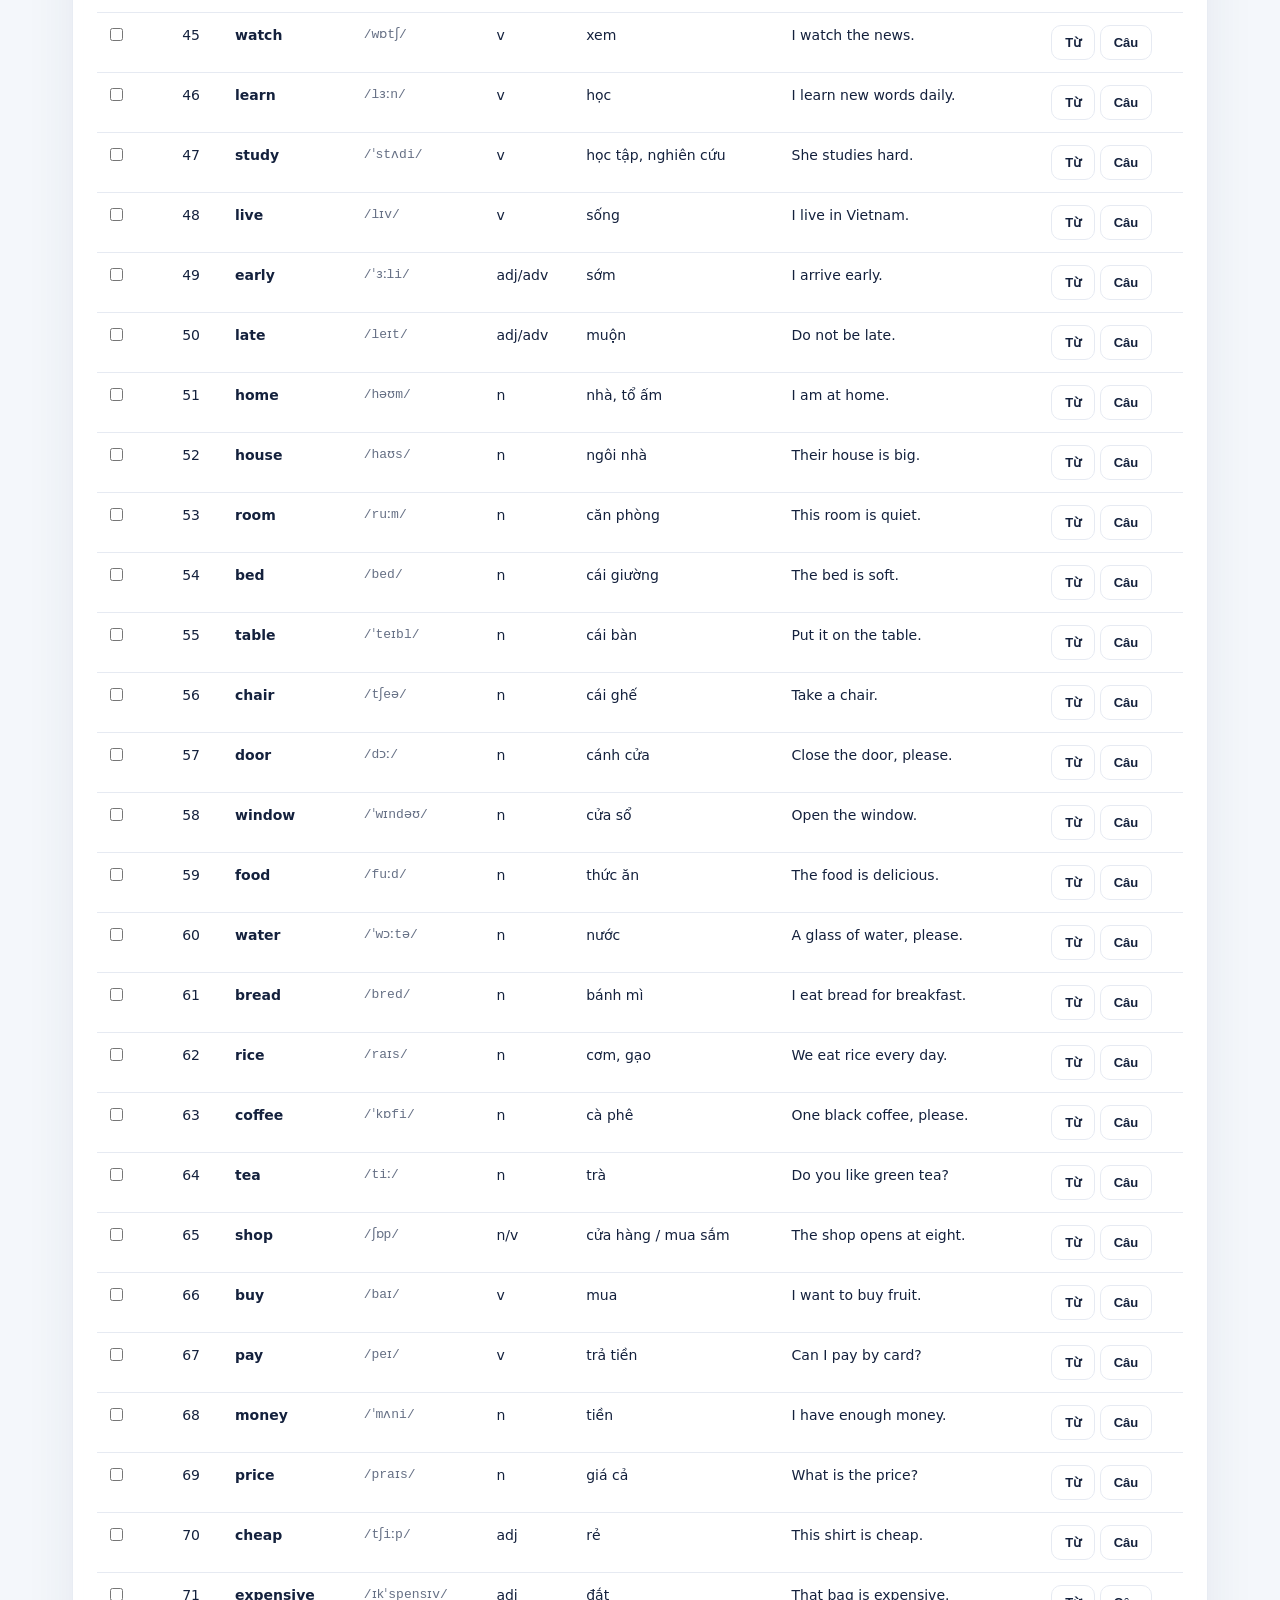
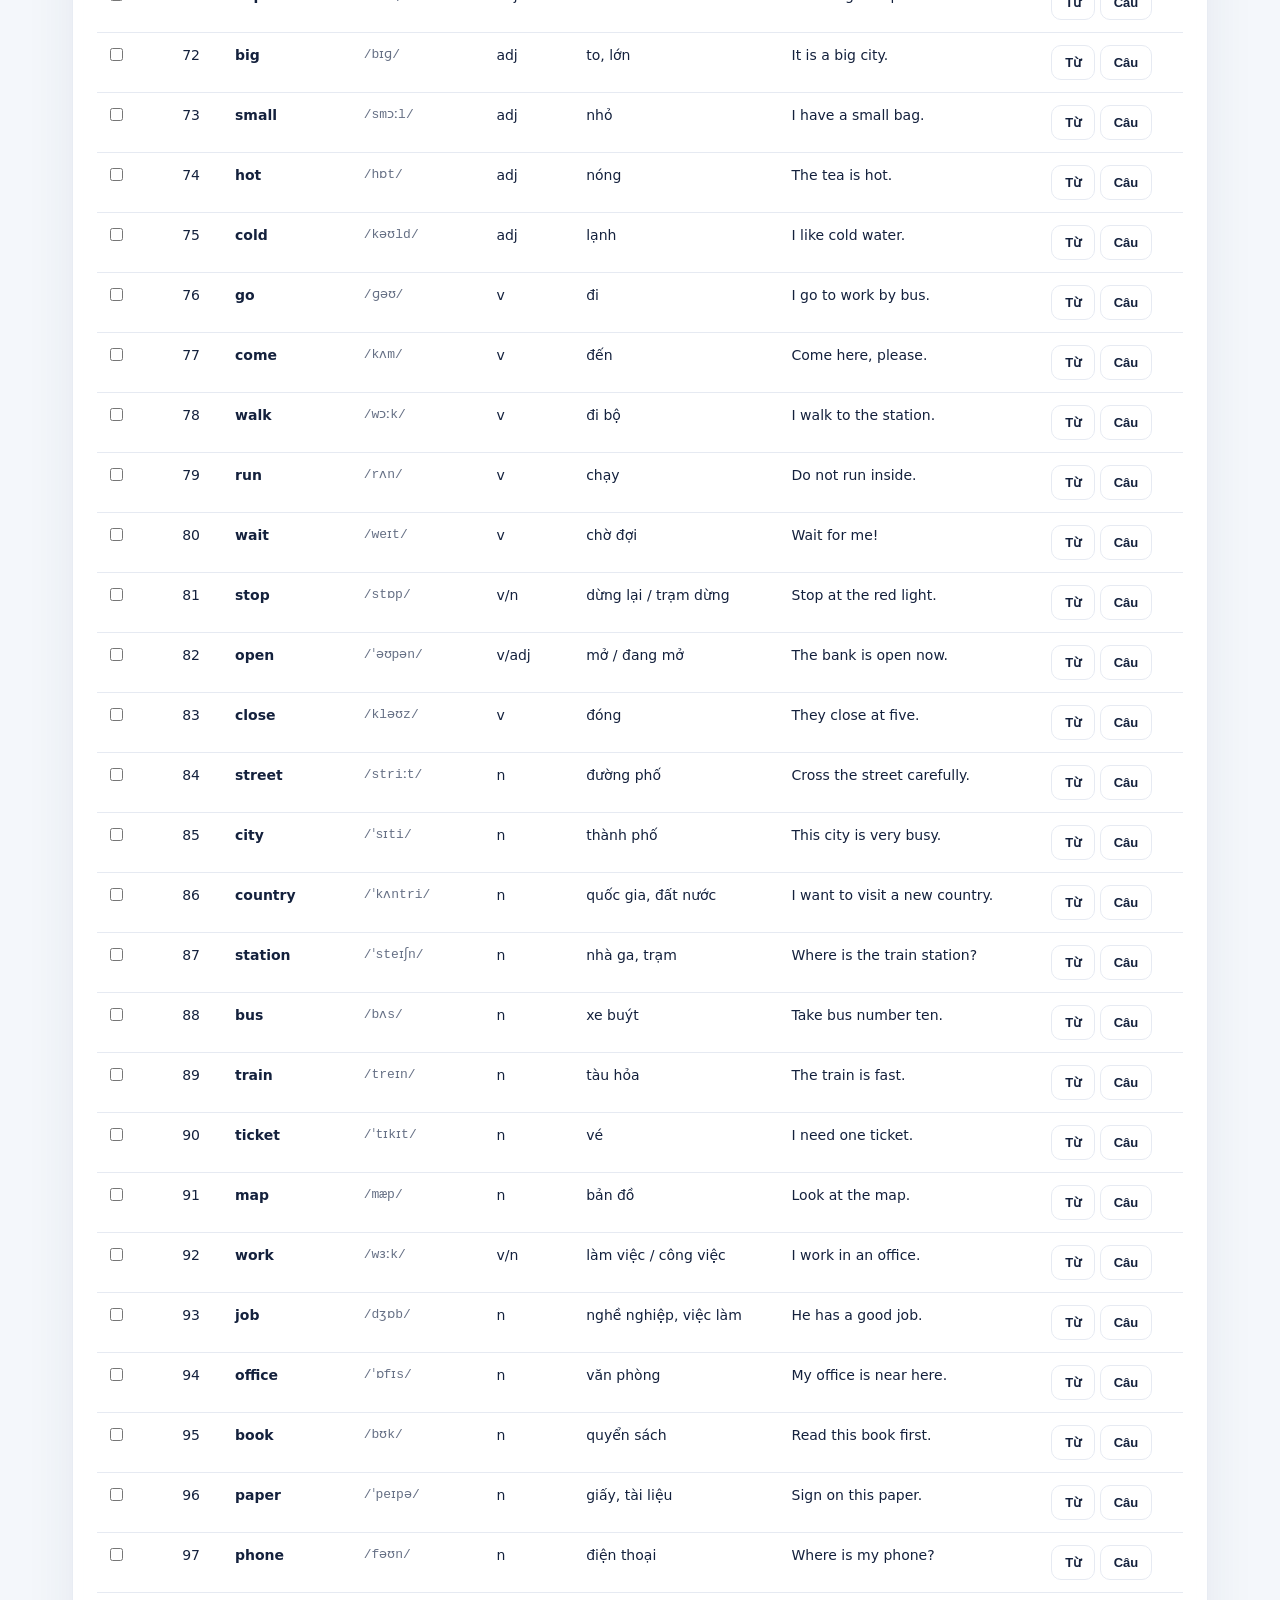
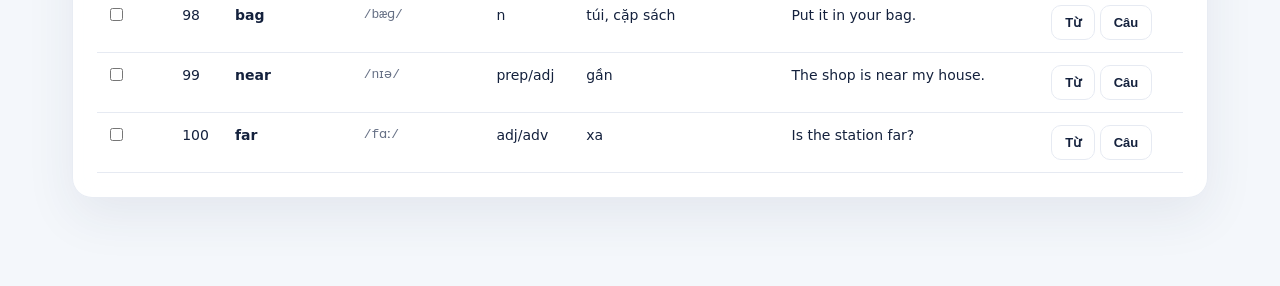
==== commit 81bf86a6: "Update README and HTML for improved functionality and user experience" ====
--- a/index.html
+++ b/index.html
@@ -3,7 +3,7 @@
 <head>
   <meta charset="UTF-8" />
   <meta name="viewport" content="width=device-width, initial-scale=1.0" />
-  <title>Học Tiếng Anh 1 Năm (A0–A1) — Web Học Tập &amp; Thu Âm</title>
+  <title>Học Tiếng Anh 1 Năm (A0–B2) — Web Học Tập &amp; Thu Âm</title>
   <style>
     :root {
       --bg: #f4f7fb; --card: rgba(255,255,255,.92); --text: #14213d; --muted: #667085;
@@ -55,6 +55,7 @@
     .recording-slot .btn { padding: 7px 10px; }
     .recording-list { display: flex; flex-direction: column; gap: 8px; }
     .recording-list audio { width: min(420px, 100%); height: 34px; }
+    .loading-state { padding: 28px 12px; color: var(--muted); text-align: center; }
     h3 { margin-top: 4px; font-size: 19px; letter-spacing: -.02em; }
     h4 { margin-top: 24px; }
     code { color: var(--primary-dark); }
@@ -69,14 +70,15 @@
       .tab-btn { white-space: nowrap; }
       .toolbar > input[type="text"], .toolbar > select { width: 100%; }
       th, td { padding: 10px 7px; }
+      #vocabTableWrap table { min-width: 820px; }
     }
   </style>
 </head>
 <body>
   <div class="wrap">
     <header>
-      <p class="eyebrow">Daily English • A0 — A1</p>
-      <h1 id="lessonTitle">Học Tiếng Anh 1 Năm (A0–A1)</h1>
+      <p class="eyebrow">Daily English • A0 — B2</p>
+      <h1 id="lessonTitle">Học Tiếng Anh 1 Năm (A0–B2)</h1>
       <p class="sub" id="progressSummary">Đang tải bài học...</p>
       <div class="progress-track"><div id="progressBar" class="progress-bar"></div></div>
       <input id="daySearch" class="day-search" type="text" placeholder="Tìm ngày học, tiêu đề hoặc ngày tạo..." oninput="renderDayNav()" />
@@ -215,6 +217,10 @@
     let LESSONS = [];
     let DAY_INDEX = [];
     let driveMode = false;
+    let lessonRequestId = 0;
+    let progressSaveTimer = null;
+    let progressSaveInFlight = false;
+    let progressSavePending = false;
     let currentDayIdx = 0;
     let fcIndex = 0;
     let fcShowBack = false;
@@ -229,7 +235,8 @@
     function setLearned(day, wordId, val) {
       learnedMap[`${day}_${wordId}`] = val;
       updateSummary();
-      saveProgressToDrive();
+      clearTimeout(progressSaveTimer);
+      progressSaveTimer = setTimeout(saveProgressToDrive, 650);
     }
 
     function showTab(id, btn) {
@@ -302,6 +309,7 @@
     }
 
     async function selectDay(idx) {
+      const requestId = ++lessonRequestId;
       currentDayIdx = idx;
       fcIndex = 0;
       studyCardIndex = 0;
@@ -311,13 +319,17 @@
         const meta = DAY_INDEX[currentDayIdx];
         document.getElementById('lessonTitle').textContent = meta.title || `Ngày ${meta.day}`;
         document.getElementById('progressSummary').textContent = 'Đang tải bài học...';
-        document.getElementById('vocabBody').innerHTML = '<tr><td colspan="8">Đang tải bài học...</td></tr>';
+        document.getElementById('vocabBody').innerHTML = '<tr><td colspan="8"><div class="loading-state">Đang tải bài học...</div></td></tr>';
+        document.getElementById('dialogueBox').innerHTML = '<div class="loading-state">Đang tải hội thoại...</div>';
+        document.getElementById('essayBox').innerHTML = '<div class="loading-state">Đang tải bài văn...</div>';
         const savedUrl = localStorage.getItem('eng_gas_url') || '';
         const params = new URLSearchParams({ action: 'lesson', day: meta.day, folderName: meta.folderName || '' });
         const res = await fetch(savedUrl + (savedUrl.includes('?') ? '&' : '?') + params.toString());
         const data = await res.json();
+        if (requestId !== lessonRequestId) return;
         if (!data.ok || !data.lesson) {
           document.getElementById('gasStatus').textContent = data.error || 'Không tải được bài học.';
+          document.getElementById('vocabBody').innerHTML = '<tr><td colspan="8"><div class="loading-state err">Không tải được bài học.</div></td></tr>';
           return;
         }
         LESSONS[currentDayIdx] = data.lesson;
@@ -352,6 +364,11 @@
         document.getElementById('gasStatus').textContent = 'Hãy kết nối Google Drive để lưu tiến độ trên Drive.';
         return;
       }
+      if (progressSaveInFlight) {
+        progressSavePending = true;
+        return;
+      }
+      progressSaveInFlight = true;
       try {
         const res = await fetch(gasUrl, {
           method: 'POST',
@@ -362,6 +379,12 @@
         document.getElementById('gasStatus').textContent = 'Tiến độ đã được lưu lên Google Drive.';
       } catch (e) {
         document.getElementById('gasStatus').textContent = 'Không thể lưu tiến độ lên Google Drive: ' + e.message;
+      } finally {
+        progressSaveInFlight = false;
+        if (progressSavePending) {
+          progressSavePending = false;
+          saveProgressToDrive();
+        }
       }
     }
 
@@ -505,10 +528,11 @@
           item._label = label;
           (slot ? slot.querySelector('.recording-list') : document.getElementById('recordingsList')).prepend(item);
           if (slot) {
-            slot.querySelector('.recording-msg').textContent = 'Bản ghi sẵn sàng. Bấm lưu để tải lên Drive.';
+            slot.querySelector('.recording-msg').textContent = 'Đang tự động lưu bản ghi lên Drive...';
             setSlotRecordingState(slot, false);
           }
           stream.getTracks().forEach(t => t.stop());
+          uploadToDrive(item.querySelector('button.btn-primary'));
         };
         mediaRecorder.start();
         activeRecording = { key: key, label: label, slot: slot };
@@ -584,7 +608,14 @@
     function renderRecordingItem(record) {
       const item = document.createElement('div');
       item.className = 'rec-item';
-      item.innerHTML = `<strong>${record.label || record.name}</strong><audio controls src="${record.url}"></audio><span class="sub ok">Đã lưu trên Google Drive · ${record.folder || 'record'}</span>`;
+      const accessMessage = record.publicAccess === false
+        ? '<span class="sub err">Drive chưa cấp quyền phát trực tiếp. Hãy mở file bằng nút bên dưới.</span>'
+        : '<span class="sub ok">Đã lưu trên Google Drive · record</span>';
+      item.innerHTML = `<strong>${record.label || record.name}</strong><audio controls preload="metadata" src="${record.url}"></audio><a class="btn" href="${record.driveUrl || record.url}" target="_blank" rel="noopener">Mở file trên Drive</a>${accessMessage}`;
+      item.querySelector('audio').addEventListener('error', () => {
+        item.querySelector('.sub').textContent = 'Không phát trực tiếp được. Hãy bấm "Mở file trên Drive".';
+        item.querySelector('.sub').className = 'sub err';
+      });
       return item;
     }
     function renderContextRecordings() {
@@ -640,6 +671,8 @@
     function copyQuizReport() {
       navigator.clipboard.writeText(buildQuizReport()).then(() => {
         document.getElementById('quizStatus').textContent = 'Đã sao chép kết quả bài làm.';
+      }).catch(() => {
+        document.getElementById('quizStatus').textContent = 'Không thể sao chép tự động. Hãy kiểm tra quyền clipboard của trình duyệt.';
       });
     }
     function downloadQuizReport() {
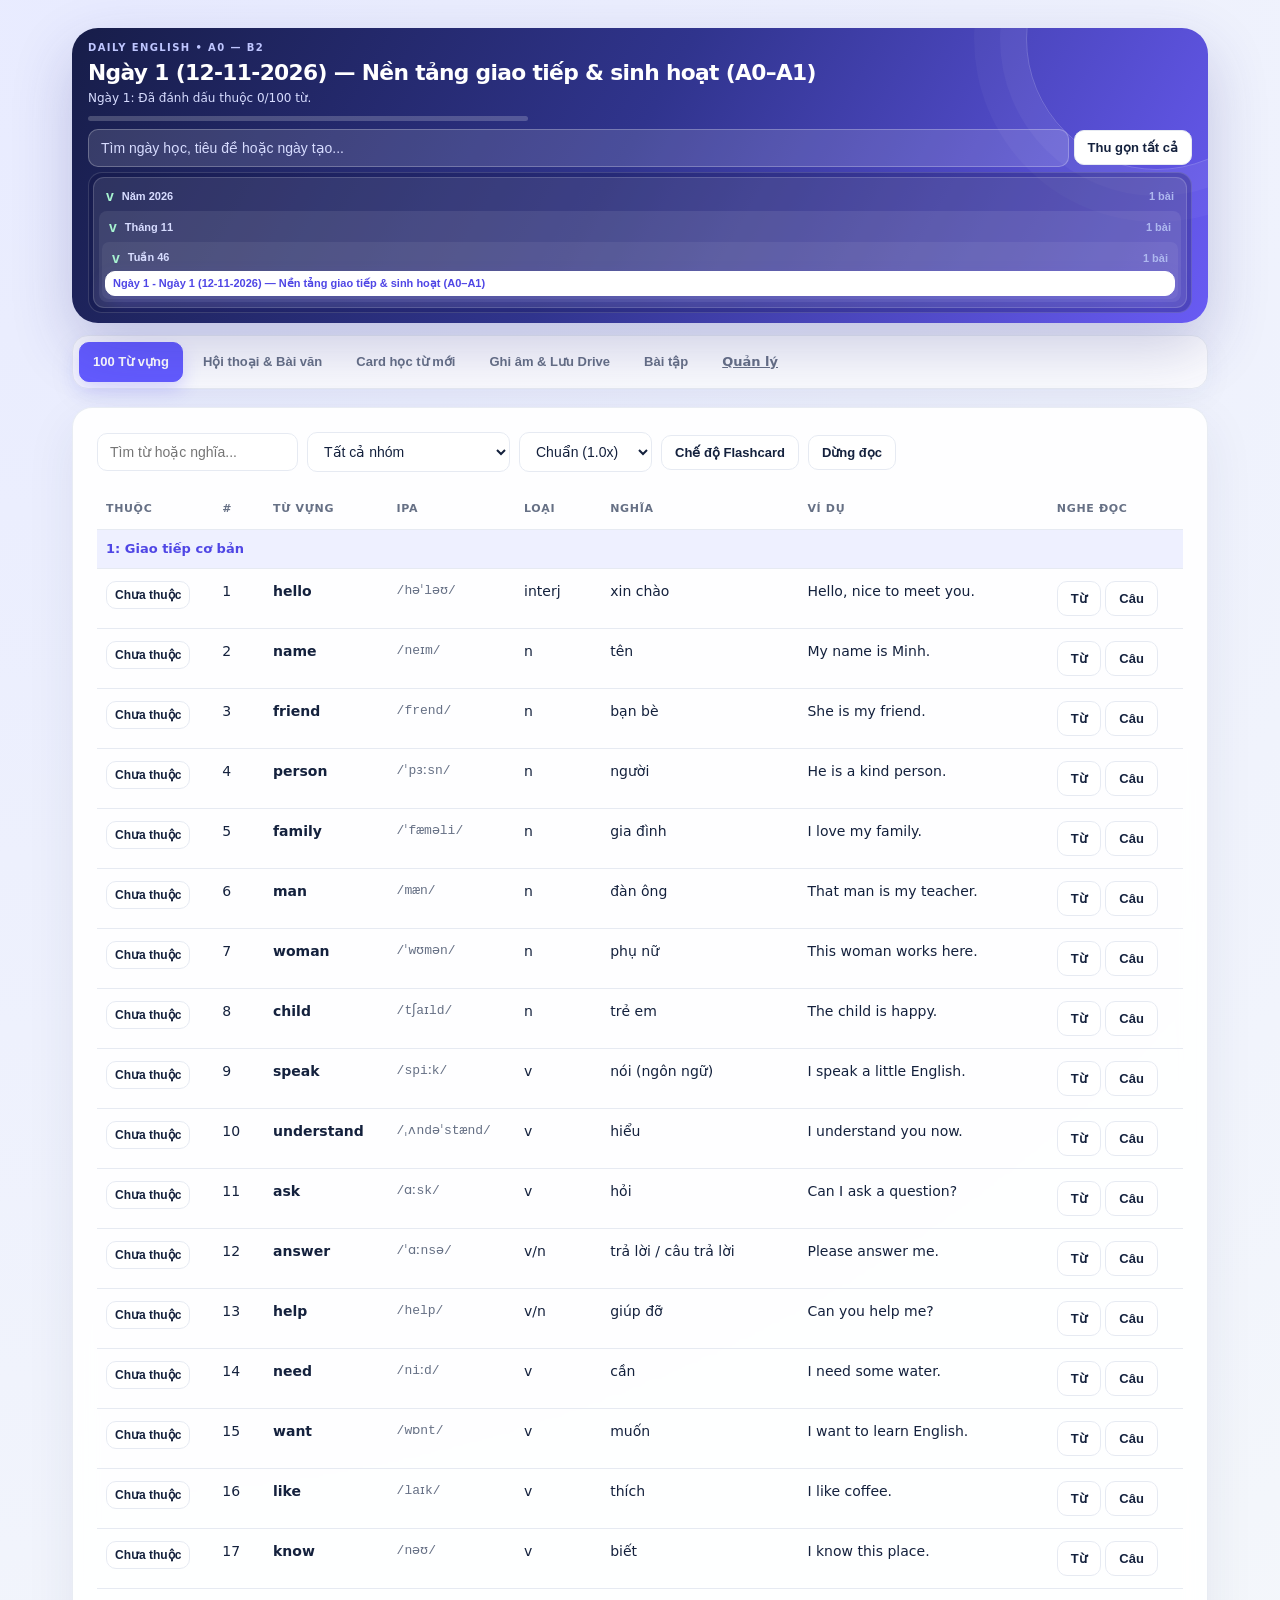
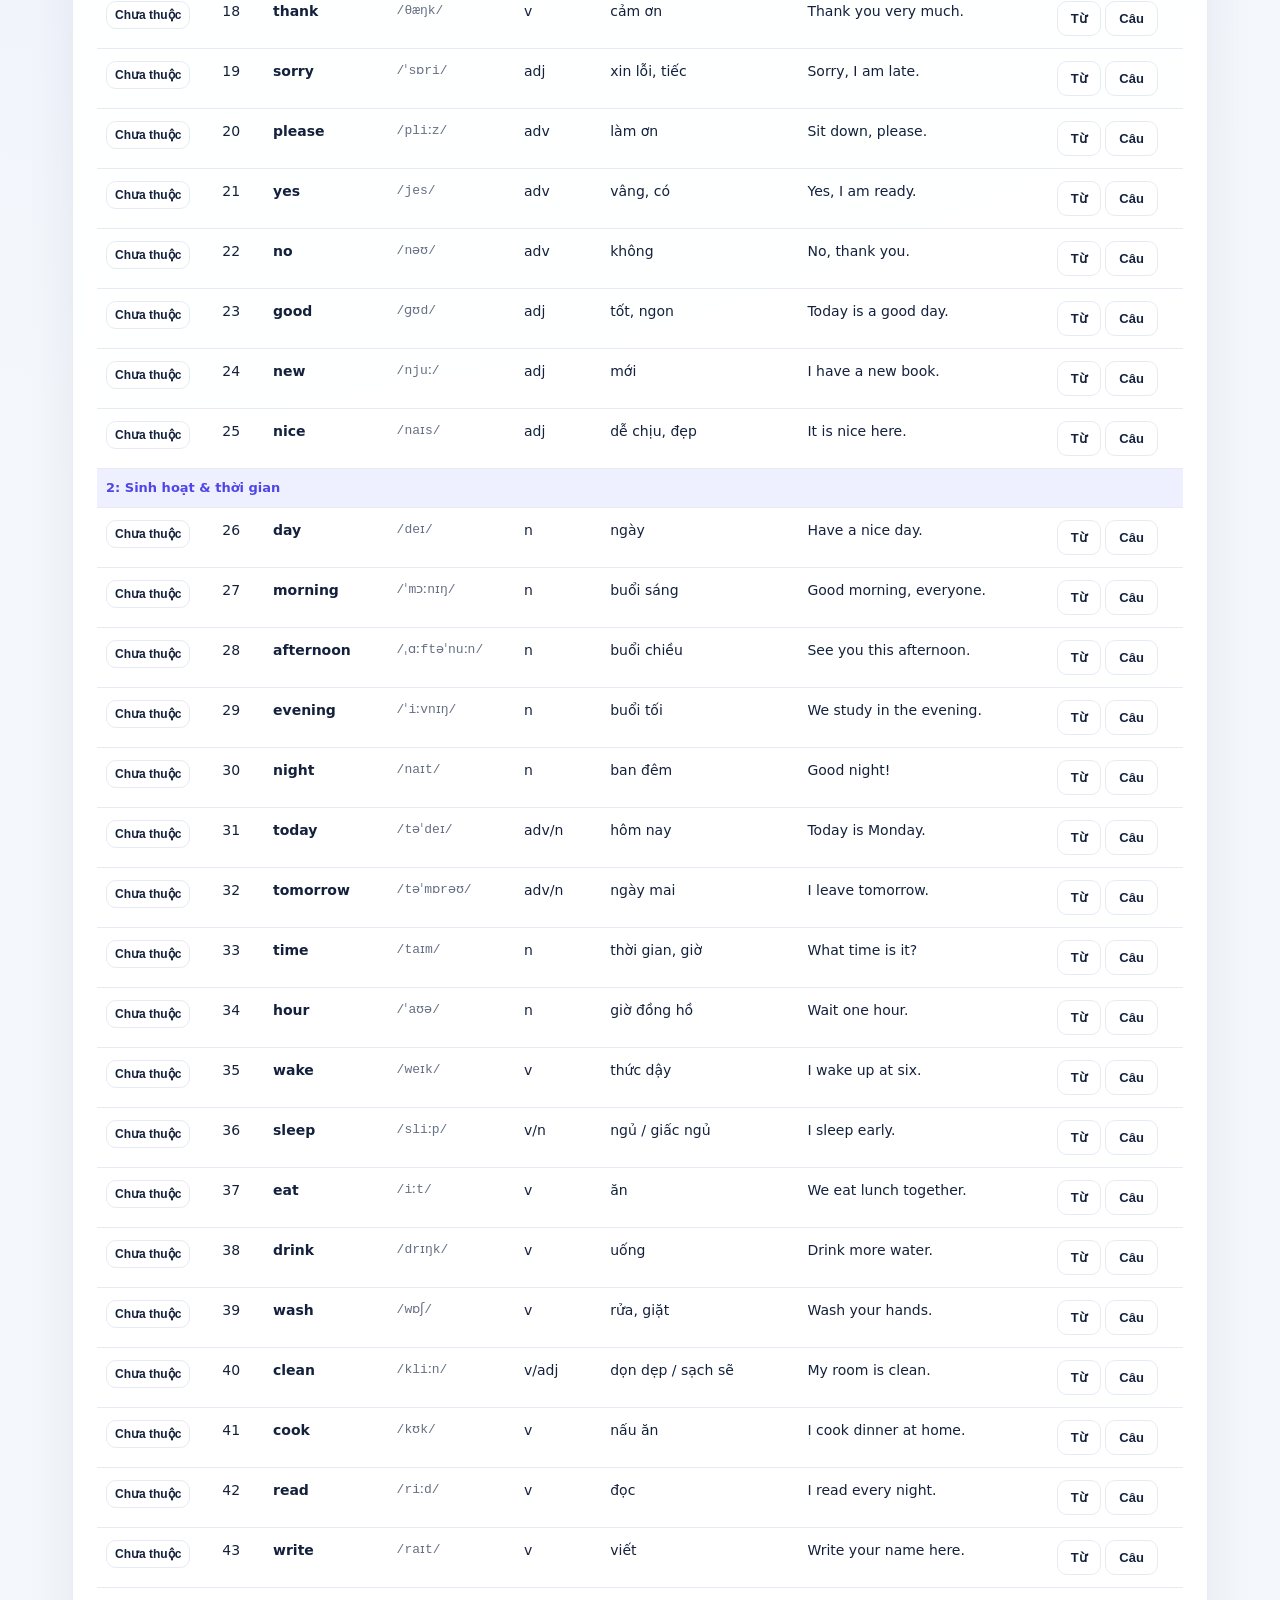
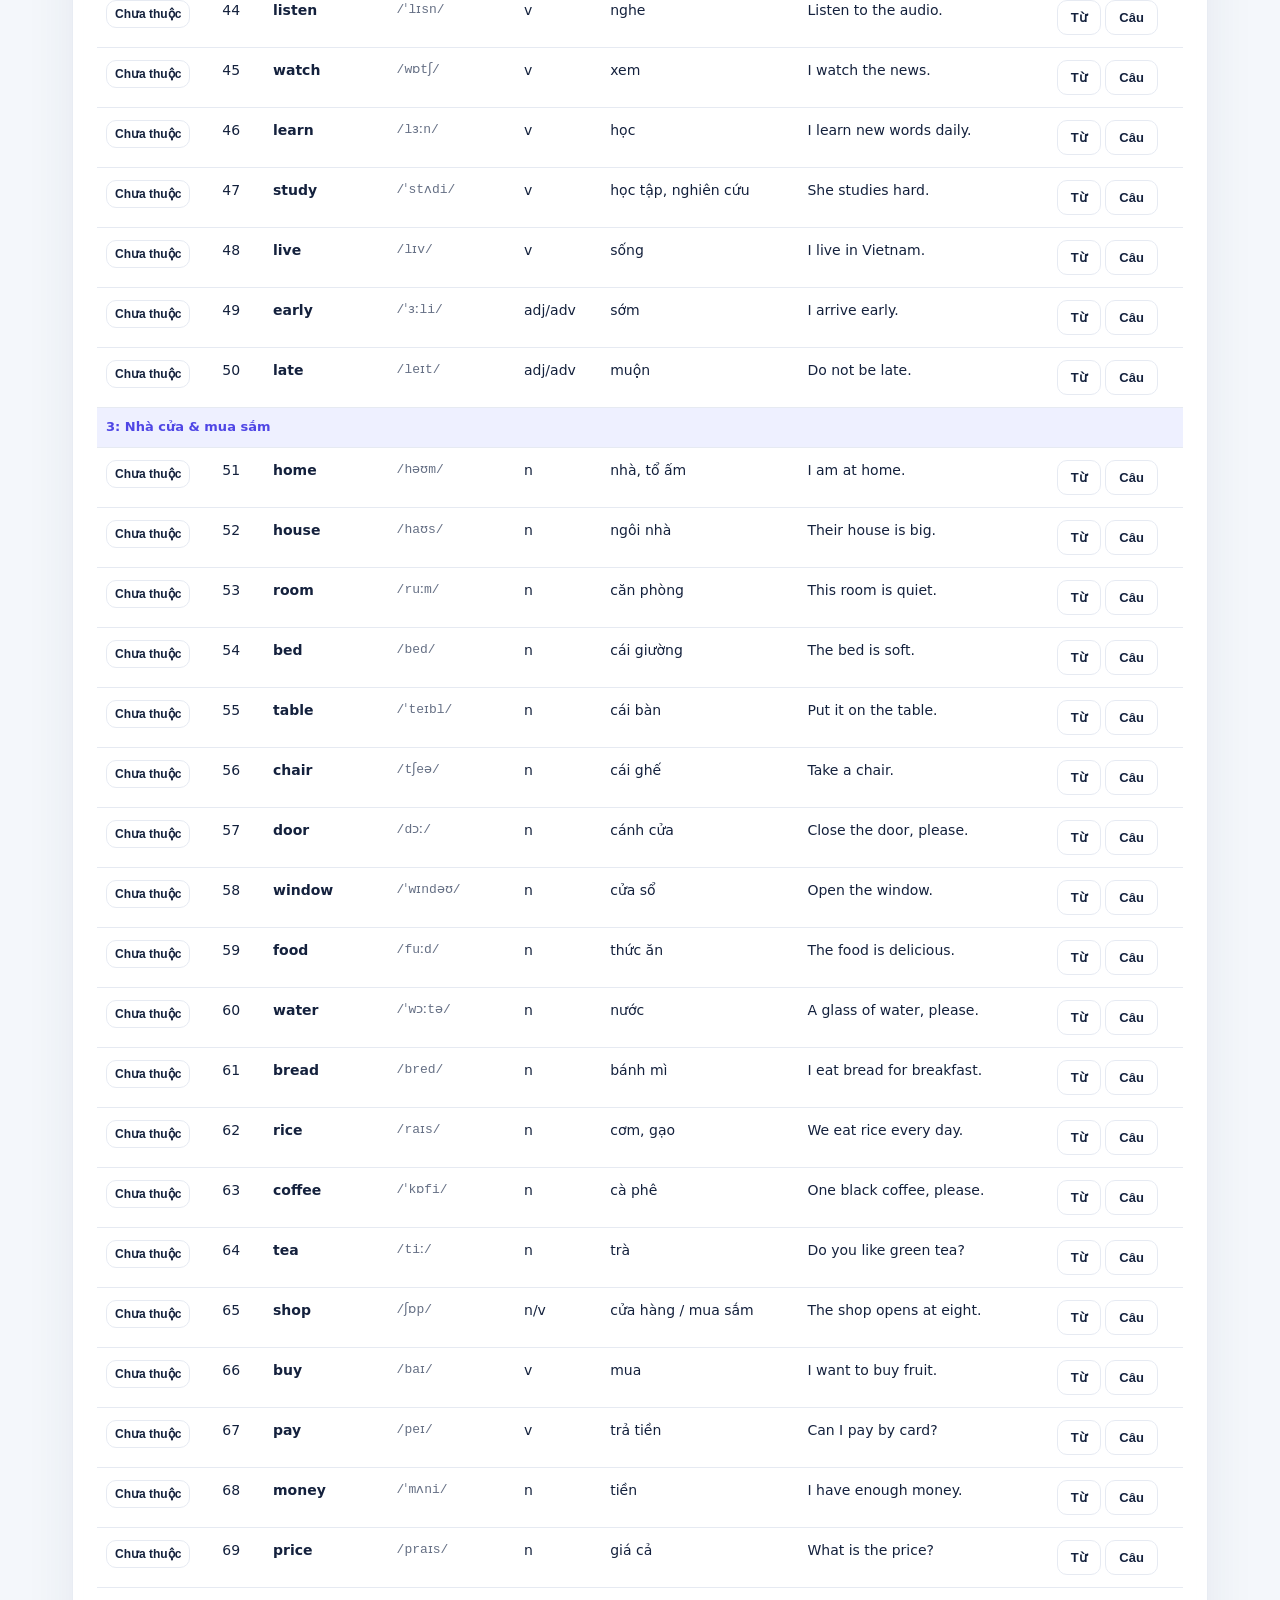
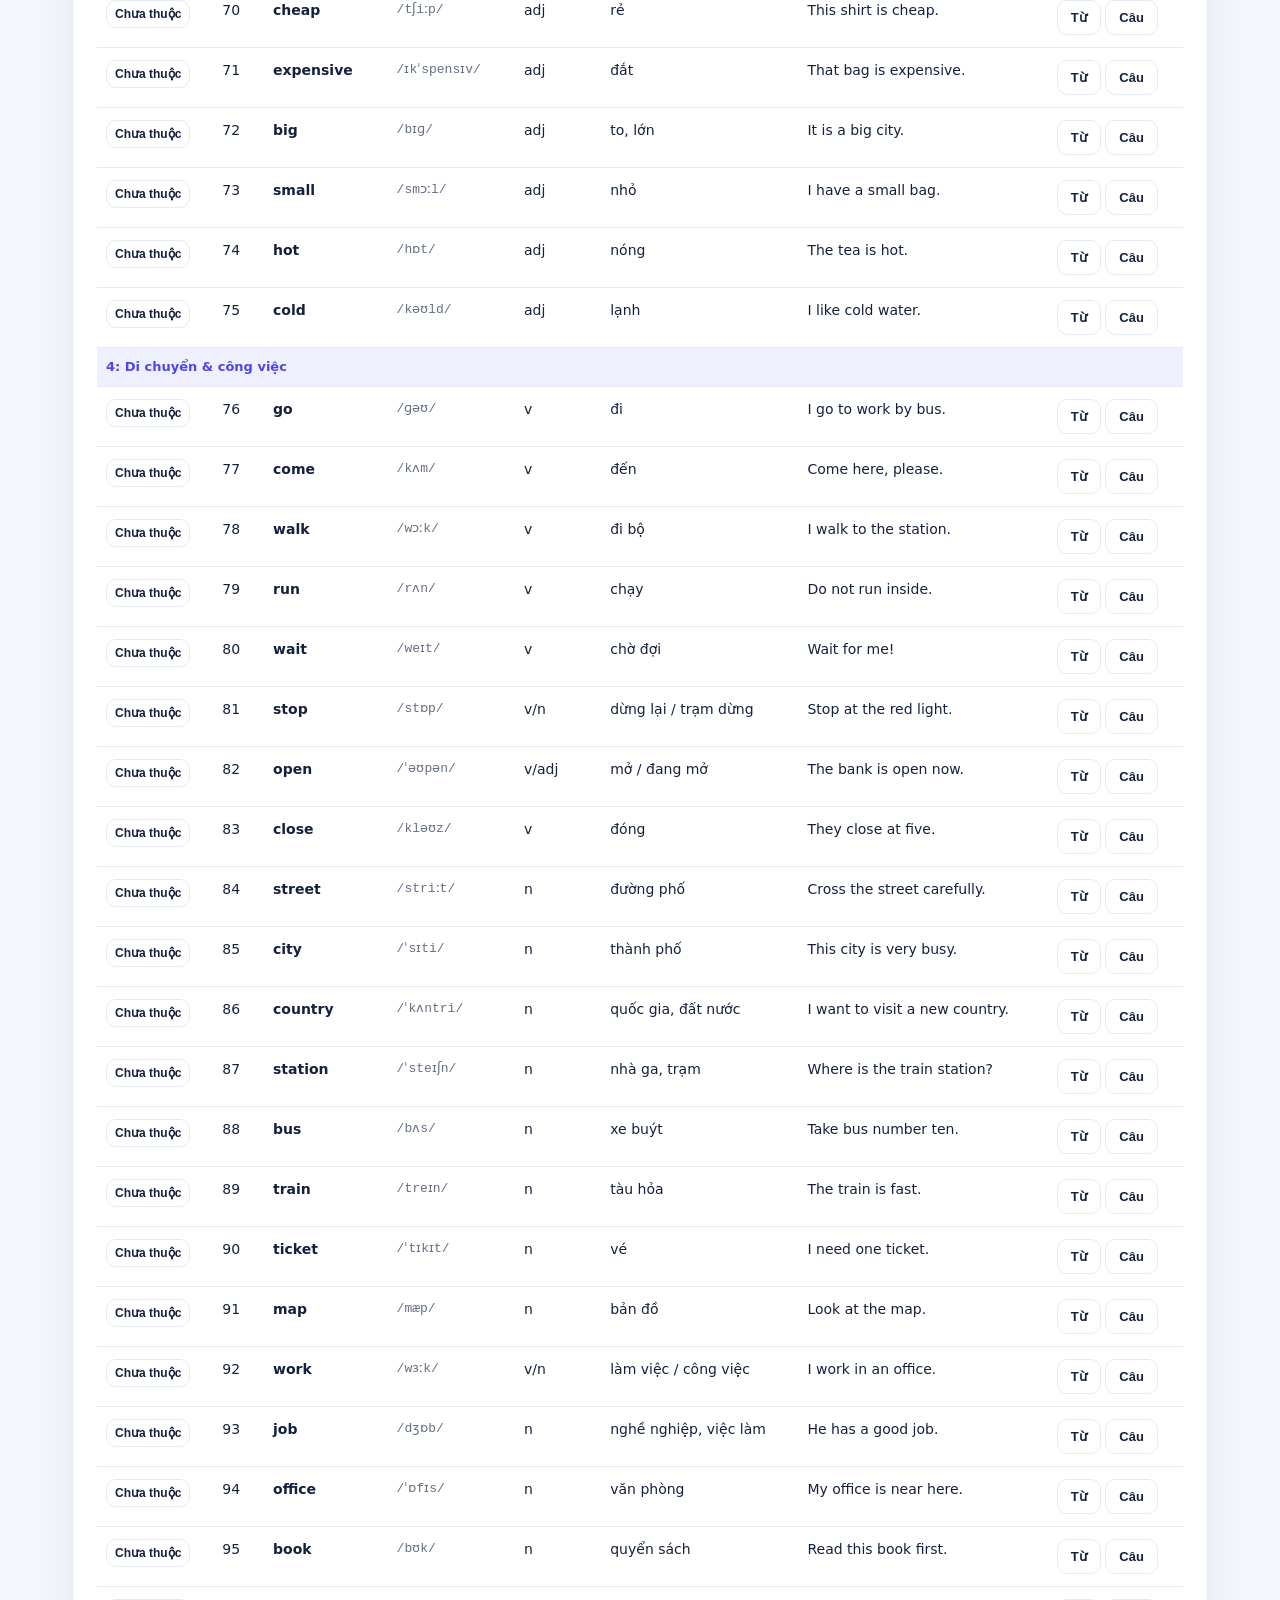
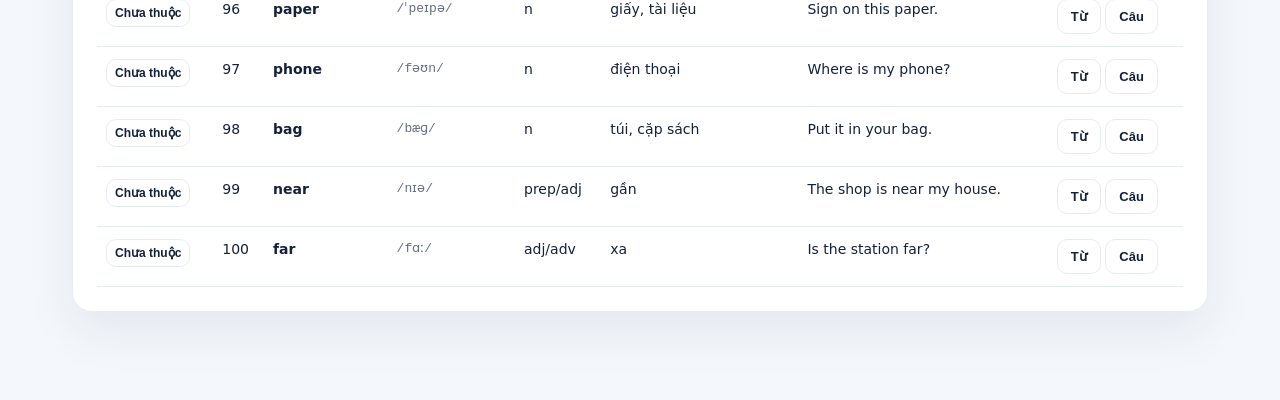
==== commit bc021f92: "Add dashboard functionality and Google Drive integration - Create config.js to store default Google " ====
--- a/index.html
+++ b/index.html
@@ -4,75 +4,7 @@
   <meta charset="UTF-8" />
   <meta name="viewport" content="width=device-width, initial-scale=1.0" />
   <title>Học Tiếng Anh 1 Năm (A0–B2) — Web Học Tập &amp; Thu Âm</title>
-  <style>
-    :root {
-      --bg: #f4f7fb; --card: rgba(255,255,255,.92); --text: #14213d; --muted: #667085;
-      --primary: #635bff; --primary-dark: #4f46e5; --primary-soft: #eef0ff; --border: #e6eaf2;
-      --ok: #138a58; --err: #c2415d; --ink-soft: #f8faff; --shadow: 0 18px 50px rgba(34, 52, 94, .08);
-    }
-    * { box-sizing: border-box; }
-    body { margin: 0; min-height: 100vh; font-family: Inter, ui-sans-serif, system-ui, -apple-system, "Segoe UI", sans-serif; background: radial-gradient(circle at 8% 0%, #e8ebff 0, transparent 30%), var(--bg); color: var(--text); line-height: 1.55; }
-    .wrap { max-width: 1180px; margin: 0 auto; padding: 28px 22px 72px; }
-    header { position: relative; overflow: hidden; background: linear-gradient(120deg, #171d49 0%, #30348d 48%, #695bf4 100%); color: #fff; border: 0; border-radius: 26px; padding: 30px 32px 26px; margin-bottom: 18px; box-shadow: 0 24px 60px rgba(49, 47, 135, .23); }
-    header::after { content: ""; position: absolute; width: 260px; height: 260px; right: -80px; top: -120px; border: 1px solid rgba(255,255,255,.2); border-radius: 50%; box-shadow: 0 0 0 26px rgba(255,255,255,.04), 0 0 0 52px rgba(255,255,255,.03); }
-    h1 { position: relative; z-index: 1; margin: 0 0 8px; max-width: 760px; font-size: clamp(24px, 3vw, 36px); line-height: 1.14; letter-spacing: -.03em; }
-    .eyebrow { position: relative; z-index: 1; margin: 0 0 10px; color: #bfc6ff; font-size: 11px; font-weight: 800; letter-spacing: .14em; text-transform: uppercase; }
-    .sub { color: var(--muted); font-size: 13px; margin: 0; }
-    header .sub { position: relative; z-index: 1; color: #d7dcff; font-size: 14px; }
-    .progress-track { position: relative; z-index: 1; width: min(440px, 100%); height: 7px; overflow: hidden; margin-top: 20px; background: rgba(255,255,255,.2); border-radius: 99px; }
-    .progress-bar { width: 0%; height: 100%; background: #a7f3d0; border-radius: inherit; transition: width .3s ease; }
-    .day-nav { position: relative; z-index: 1; display: flex; gap: 8px; flex-wrap: wrap; margin: 22px 0 0; align-items: center; }
-    header .day-search { position: relative; z-index: 1; width: min(390px, 100%); margin-top: 20px; background: rgba(255,255,255,.13) !important; color: #fff !important; border-color: rgba(255,255,255,.25) !important; }
-    .day-search::placeholder { color: #d7dcff; }
-    .tabs { display: flex; gap: 6px; flex-wrap: wrap; margin: 0 0 18px; padding: 6px; background: rgba(255,255,255,.74); border: 1px solid var(--border); border-radius: 16px; box-shadow: 0 8px 30px rgba(43, 61, 110, .05); }
-    .card { background: var(--card); border: 1px solid rgba(230,234,242,.9); border-radius: 20px; padding: 24px; margin-bottom: 16px; box-shadow: var(--shadow); backdrop-filter: blur(12px); }
-    .btn, .tab-btn, .day-btn {
-      border: 1px solid var(--border); background: #fff; color: var(--text);
-      padding: 9px 13px; border-radius: 10px; cursor: pointer; font-size: 13px; font-weight: 700; transition: transform .18s ease, box-shadow .18s ease, background .18s ease;
-    }
-    .btn:hover, .tab-btn:hover, .day-btn:hover { transform: translateY(-1px); box-shadow: 0 6px 16px rgba(50,65,120,.12); }
-    .tab-btn { border-color: transparent; background: transparent; color: var(--muted); }
-    .tab-btn.active, .day-btn.active, .btn-primary { background: var(--primary); color: #fff; border-color: var(--primary); box-shadow: 0 8px 18px rgba(99,91,255,.22); }
-    header .day-btn { border-color: rgba(255,255,255,.18); background: rgba(255,255,255,.1); color: #eef0ff; }
-    header .day-btn.active { background: #fff; color: var(--primary-dark); border-color: #fff; }
-    .btn-danger { background: var(--err); color: #fff; border-color: var(--err); }
-    .panel { display: none; }
-    .panel.active { display: block; }
-    .toolbar { display: flex; gap: 9px; flex-wrap: wrap; align-items: center; margin-bottom: 16px; }
-    input[type="text"], input[type="url"], select { padding: 10px 12px; border: 1px solid var(--border); border-radius: 10px; font-size: 14px; background: #fff; color: var(--text); outline: none; }
-    input:focus, select:focus { border-color: #aaa5ff; box-shadow: 0 0 0 4px rgba(99,91,255,.1); }
-    table { width: 100%; border-collapse: collapse; font-size: 14px; }
-    th, td { text-align: left; padding: 12px 9px; border-bottom: 1px solid var(--border); vertical-align: top; }
-    tbody tr:hover { background: var(--ink-soft); }
-    th { color: var(--muted); font-size: 11px; letter-spacing: .06em; text-transform: uppercase; }
-    .ipa { font-family: ui-monospace, monospace; color: var(--muted); font-size: 13px; }
-    .line-box { padding: 14px 16px; border: 1px solid var(--border); border-radius: 14px; margin-bottom: 10px; background: rgba(255,255,255,.55); }
-    .line-head { display: flex; justify-content: space-between; align-items: center; gap: 8px; flex-wrap: wrap; }
-    .flashcard { text-align: center; padding: 46px 18px; border: 1px solid #dfe1ff; border-radius: 18px; cursor: pointer; background: linear-gradient(135deg, #f2f1ff, #eaf5ff); margin-bottom: 14px; }
-    .notice { background: var(--primary-soft); color: #45417f; border-radius: 14px; padding: 13px 16px; font-size: 13px; margin-bottom: 16px; }
-    .rec-item { border: 1px solid var(--border); border-radius: 14px; padding: 15px; margin-top: 10px; display: flex; flex-direction: column; gap: 8px; background: #fff; }
-    .recording-slot { margin-top: 12px; padding-top: 12px; border-top: 1px dashed var(--border); }
-    .recording-slot .btn { padding: 7px 10px; }
-    .recording-list { display: flex; flex-direction: column; gap: 8px; }
-    .recording-list audio { width: min(420px, 100%); height: 34px; }
-    .loading-state { padding: 28px 12px; color: var(--muted); text-align: center; }
-    h3 { margin-top: 4px; font-size: 19px; letter-spacing: -.02em; }
-    h4 { margin-top: 24px; }
-    code { color: var(--primary-dark); }
-    .ok { color: var(--ok); font-weight: 600; }
-    .err { color: var(--err); font-weight: 600; }
-    .hidden { display: none; }
-    @media (max-width: 680px) {
-      .wrap { padding: 14px 12px 48px; }
-      header { padding: 24px 20px 20px; border-radius: 20px; }
-      .card { padding: 17px; border-radius: 16px; }
-      .tabs { overflow-x: auto; flex-wrap: nowrap; }
-      .tab-btn { white-space: nowrap; }
-      .toolbar > input[type="text"], .toolbar > select { width: 100%; }
-      th, td { padding: 10px 7px; }
-      #vocabTableWrap table { min-width: 820px; }
-    }
-  </style>
+  <link rel="stylesheet" href="public/styles/main.css" />
 </head>
 <body>
   <div class="wrap">
@@ -80,8 +12,12 @@
       <p class="eyebrow">Daily English • A0 — B2</p>
       <h1 id="lessonTitle">Học Tiếng Anh 1 Năm (A0–B2)</h1>
       <p class="sub" id="progressSummary">Đang tải bài học...</p>
+      <div id="lessonFileLink" class="lesson-file-link hidden"></div>
       <div class="progress-track"><div id="progressBar" class="progress-bar"></div></div>
-      <input id="daySearch" class="day-search" type="text" placeholder="Tìm ngày học, tiêu đề hoặc ngày tạo..." oninput="renderDayNav()" />
+      <div class="day-tools">
+        <input id="daySearch" class="day-search" type="text" placeholder="Tìm ngày học, tiêu đề hoặc ngày tạo..." oninput="renderDayNav()" />
+        <button id="dayFoldersToggle" class="btn day-collapse-btn" type="button" onclick="toggleAllDayFolders()">Thu gọn tất cả</button>
+      </div>
       <div class="day-nav" id="dayNav"></div>
     </header>
 
@@ -91,7 +27,7 @@
       <button class="tab-btn" onclick="showTab('cards', this)">Card học từ mới</button>
       <button class="tab-btn" onclick="showTab('record', this)">Ghi âm &amp; Lưu Drive</button>
       <button class="tab-btn" onclick="showTab('quiz', this)">Bài tập</button>
-      <button class="tab-btn" onclick="showTab('settings', this)">Kết nối Drive</button>
+      <a class="tab-btn" href="dashboard.html">Quản lý</a>
     </div>
 
     <section id="vocab" class="panel active">
@@ -200,497 +136,12 @@
       </div>
     </section>
 
-    <section id="settings" class="panel">
-      <div class="card">
-        <h3>Kết nối Google Drive (qua Google Apps Script)</h3>
-        <p class="sub" style="margin-bottom:10px;">Dán URL Web App của Google Apps Script để trang web tự động nạp bài học mới từ thư mục <strong>Hoc Tieng Anh 1 Nam</strong> và lưu file ghi âm trực tiếp vào đúng thư mục ngày.</p>
-        <div class="toolbar">
-          <input id="gasUrl" type="url" style="width:100%;max-width:560px;" placeholder="https://script.google.com/macros/s/.../exec" />
-          <button class="btn btn-primary" onclick="saveGasUrl()">Lưu kết nối &amp; Tải bài từ Drive</button>
-        </div>
-        <div id="gasStatus" class="sub"></div>
-      </div>
-    </section>
   </div>
 
-  <script>
-    let LESSONS = [];
-    let DAY_INDEX = [];
-    let driveMode = false;
-    let lessonRequestId = 0;
-    let progressSaveTimer = null;
-    let progressSaveInFlight = false;
-    let progressSavePending = false;
-    let currentDayIdx = 0;
-    let fcIndex = 0;
-    let fcShowBack = false;
-    let studyCardIndex = 0;
-    let studyCardShowBack = false;
-    let learnedMap = {};
-    let driveRecordings = [];
-    let mediaRecorder = null, recChunks = [], recTimerInt = null, recSeconds = 0;
-    let activeRecording = null;
-
-    function getLearnedMap() { return learnedMap; }
-    function setLearned(day, wordId, val) {
-      learnedMap[`${day}_${wordId}`] = val;
-      updateSummary();
-      clearTimeout(progressSaveTimer);
-      progressSaveTimer = setTimeout(saveProgressToDrive, 650);
-    }
-
-    function showTab(id, btn) {
-      document.querySelectorAll('.panel').forEach(p => p.classList.remove('active'));
-      document.querySelectorAll('.tab-btn').forEach(b => b.classList.remove('active'));
-      document.getElementById(id).classList.add('active');
-      btn.classList.add('active');
-    }
-
-    function speakText(text) {
-      if (!('speechSynthesis' in window)) { alert('Trình duyệt không hỗ trợ giọng đọc.'); return; }
-      window.speechSynthesis.cancel();
-      const u = new SpeechSynthesisUtterance(text);
-      u.lang = 'en-US';
-      u.rate = parseFloat(document.getElementById('rate').value || '1');
-      window.speechSynthesis.speak(u);
-    }
-    function stopSpeech() { if ('speechSynthesis' in window) window.speechSynthesis.cancel(); }
-
-    async function loadLessons() {
-      const savedUrl = localStorage.getItem('eng_gas_url') || '';
-      document.getElementById('gasUrl').value = savedUrl;
-      if (savedUrl) {
-        try {
-          const res = await fetch(savedUrl + (savedUrl.includes('?') ? '&' : '?') + 'action=bootstrap');
-          const data = await res.json();
-          if (data && Array.isArray(data.days) && data.days.length > 0) {
-            DAY_INDEX = data.days;
-            LESSONS = [];
-            driveMode = true;
-            learnedMap = data.progress || {};
-            renderDayNav();
-            selectDay(0);
-            document.getElementById('gasStatus').textContent = `Đã nạp danh sách ${DAY_INDEX.length} ngày học.`;
-            return;
-          }
-          if (Array.isArray(data) && data.length > 0) {
-            LESSONS = data;
-            DAY_INDEX = data;
-            driveMode = false;
-            renderDayNav();
-            selectDay(0);
-            return;
-          }
-        } catch (e) {
-          document.getElementById('gasStatus').textContent = 'Không kết nối được Apps Script, đang dùng dữ liệu lessons.json cục bộ.';
-        }
-      }
-      const res = await fetch('lessons.json');
-      LESSONS = await res.json();
-      DAY_INDEX = LESSONS;
-      driveMode = false;
-      learnedMap = {};
-      driveRecordings = [];
-      renderDayNav();
-      selectDay(0);
-    }
-
-    function renderDayNav() {
-      const nav = document.getElementById('dayNav');
-      const q = document.getElementById('daySearch').value.trim().toLowerCase();
-      const source = driveMode ? DAY_INDEX : LESSONS;
-      const filtered = source.map((lesson, idx) => ({ lesson, idx })).filter(({ lesson }) => {
-        if (!q) return true;
-        return `ngày ${lesson.day} ${lesson.title || ''} ${lesson.createdDate || ''}`.toLowerCase().includes(q);
-      });
-      nav.innerHTML = filtered.length ? filtered.map(({ lesson: l, idx }) =>
-        `<button class="day-btn ${idx === currentDayIdx ? 'active' : ''}" onclick="selectDay(${idx})">Ngày ${l.day}${l.createdDate ? ' (' + l.createdDate + ')' : ''}</button>`
-      ).join('') : '<span class="sub" style="color:#d7dcff;">Không tìm thấy ngày học.</span>';
-    }
-
-    async function selectDay(idx) {
-      const requestId = ++lessonRequestId;
-      currentDayIdx = idx;
-      fcIndex = 0;
-      studyCardIndex = 0;
-      studyCardShowBack = false;
-      renderDayNav();
-      if (driveMode && !LESSONS[currentDayIdx]) {
-        const meta = DAY_INDEX[currentDayIdx];
-        document.getElementById('lessonTitle').textContent = meta.title || `Ngày ${meta.day}`;
-        document.getElementById('progressSummary').textContent = 'Đang tải bài học...';
-        document.getElementById('vocabBody').innerHTML = '<tr><td colspan="8"><div class="loading-state">Đang tải bài học...</div></td></tr>';
-        document.getElementById('dialogueBox').innerHTML = '<div class="loading-state">Đang tải hội thoại...</div>';
-        document.getElementById('essayBox').innerHTML = '<div class="loading-state">Đang tải bài văn...</div>';
-        const savedUrl = localStorage.getItem('eng_gas_url') || '';
-        const params = new URLSearchParams({ action: 'lesson', day: meta.day, folderName: meta.folderName || '' });
-        const res = await fetch(savedUrl + (savedUrl.includes('?') ? '&' : '?') + params.toString());
-        const data = await res.json();
-        if (requestId !== lessonRequestId) return;
-        if (!data.ok || !data.lesson) {
-          document.getElementById('gasStatus').textContent = data.error || 'Không tải được bài học.';
-          document.getElementById('vocabBody').innerHTML = '<tr><td colspan="8"><div class="loading-state err">Không tải được bài học.</div></td></tr>';
-          return;
-        }
-        LESSONS[currentDayIdx] = data.lesson;
-        driveRecordings = data.recordings || [];
-      }
-      const L = LESSONS[currentDayIdx];
-      document.getElementById('lessonTitle').textContent = L.title || `Ngày ${L.day}`;
-      const gf = document.getElementById('groupFilter');
-      gf.innerHTML = '<option value="0">Tất cả nhóm</option>' + (L.groups || []).map((g, i) => `<option value="${i + 1}">${g}</option>`).join('');
-      renderVocab();
-      renderReading();
-      renderQuiz();
-      renderStudyCard();
-      renderRecordings();
-      updateSummary();
-    }
-
-    function updateSummary() {
-      const L = LESSONS[currentDayIdx] || DAY_INDEX[currentDayIdx];
-      const m = getLearnedMap();
-      const total = L.words ? L.words.length : (L.wordCount || 0);
-      const done = L.words
-        ? L.words.filter(w => m[`${L.day}_${w.id}`]).length
-        : Object.keys(m).filter(key => key.indexOf(`${L.day}_`) === 0 && m[key]).length;
-      document.getElementById('progressSummary').textContent = `Ngày ${L.day}: Đã đánh dấu thuộc ${done}/${total} từ.`;
-      document.getElementById('progressBar').style.width = `${total ? (done / total) * 100 : 0}%`;
-    }
-
-    async function saveProgressToDrive() {
-      const gasUrl = localStorage.getItem('eng_gas_url') || '';
-      if (!gasUrl) {
-        document.getElementById('gasStatus').textContent = 'Hãy kết nối Google Drive để lưu tiến độ trên Drive.';
-        return;
-      }
-      if (progressSaveInFlight) {
-        progressSavePending = true;
-        return;
-      }
-      progressSaveInFlight = true;
-      try {
-        const res = await fetch(gasUrl, {
-          method: 'POST',
-          body: JSON.stringify({ action: 'saveProgress', progress: learnedMap })
-        });
-        const out = await res.json();
-        if (!out.ok) throw new Error(out.error || 'Không thể lưu tiến độ.');
-        document.getElementById('gasStatus').textContent = 'Tiến độ đã được lưu lên Google Drive.';
-      } catch (e) {
-        document.getElementById('gasStatus').textContent = 'Không thể lưu tiến độ lên Google Drive: ' + e.message;
-      } finally {
-        progressSaveInFlight = false;
-        if (progressSavePending) {
-          progressSavePending = false;
-          saveProgressToDrive();
-        }
-      }
-    }
-
-    function renderVocab() {
-      const L = LESSONS[currentDayIdx];
-      const q = document.getElementById('search').value.trim().toLowerCase();
-      const g = parseInt(document.getElementById('groupFilter').value || '0', 10);
-      const m = getLearnedMap();
-      const filtered = L.words.filter(w => {
-        if (g !== 0 && w.group !== g) return false;
-        if (!q) return true;
-        return w.word.toLowerCase().includes(q) || w.vi.toLowerCase().includes(q);
-      });
-      document.getElementById('vocabBody').innerHTML = filtered.map(w => `
-        <tr>
-          <td><input type="checkbox" ${m[`${L.day}_${w.id}`] ? 'checked' : ''} onchange="setLearned(${L.day}, ${w.id}, this.checked)" /></td>
-          <td>${w.id}</td>
-          <td><strong>${w.word}</strong></td>
-          <td class="ipa">${w.ipa}</td>
-          <td>${w.pos}</td>
-          <td>${w.vi}</td>
-          <td>${w.ex}</td>
-          <td>
-            <button class="btn" onclick="speakText(${JSON.stringify(w.word).replace(/"/g, '&quot;')})">Từ</button>
-            <button class="btn" onclick="speakText(${JSON.stringify(w.ex).replace(/"/g, '&quot;')})">Câu</button>
-          </td>
-        </tr>
-      `).join('');
-      renderFlashcard();
-    }
-
-    function toggleFlashcard() {
-      document.getElementById('flashcardBox').classList.toggle('hidden');
-      document.getElementById('vocabTableWrap').classList.toggle('hidden');
-      renderFlashcard();
-    }
-    function renderFlashcard() {
-      const L = LESSONS[currentDayIdx];
-      if (!L || !L.words.length) return;
-      const w = L.words[fcIndex % L.words.length];
-      document.getElementById('fcFront').textContent = w.word;
-      document.getElementById('fcIpa').textContent = `${w.ipa} (${w.pos})`;
-      document.getElementById('fcBack').textContent = `${w.vi} — "${w.ex}"`;
-      document.getElementById('fcBack').classList.toggle('hidden', !fcShowBack);
-    }
-    function flipCard() { fcShowBack = !fcShowBack; renderFlashcard(); }
-    function nextCard() { fcIndex = (fcIndex + 1) % LESSONS[currentDayIdx].words.length; fcShowBack = false; renderFlashcard(); }
-    function prevCard() { const n = LESSONS[currentDayIdx].words.length; fcIndex = (fcIndex - 1 + n) % n; fcShowBack = false; renderFlashcard(); }
-    function speakCard() { speakText(LESSONS[currentDayIdx].words[fcIndex].word); }
-    function speakCardEx() { speakText(LESSONS[currentDayIdx].words[fcIndex].ex); }
-    function renderStudyCard() {
-      const L = LESSONS[currentDayIdx];
-      if (!L || !L.words.length) return;
-      const w = L.words[studyCardIndex % L.words.length];
-      document.getElementById('studyCardFront').textContent = w.word;
-      document.getElementById('studyCardIpa').textContent = `${w.ipa} (${w.pos})`;
-      document.getElementById('studyCardBack').textContent = `${w.vi} — "${w.ex}"`;
-      document.getElementById('studyCardBack').classList.toggle('hidden', !studyCardShowBack);
-    }
-    function flipStudyCard() { studyCardShowBack = !studyCardShowBack; renderStudyCard(); }
-    function nextStudyCard() { studyCardIndex = (studyCardIndex + 1) % LESSONS[currentDayIdx].words.length; studyCardShowBack = false; renderStudyCard(); }
-    function prevStudyCard() { const n = LESSONS[currentDayIdx].words.length; studyCardIndex = (studyCardIndex - 1 + n) % n; studyCardShowBack = false; renderStudyCard(); }
-    function speakStudyCard() { speakText(LESSONS[currentDayIdx].words[studyCardIndex].word); }
-    function speakStudyCardEx() { speakText(LESSONS[currentDayIdx].words[studyCardIndex].ex); }
-
-    function renderReading() {
-      const L = LESSONS[currentDayIdx];
-      document.getElementById('dialogueBox').innerHTML = L.dialogue.map((d, i) => `
-        <div class="line-box">
-          <div class="line-head">
-            <div><strong>${d.speaker}:</strong> ${d.en}</div>
-            <button class="btn" onclick="speakText(${JSON.stringify(d.en).replace(/"/g, '&quot;')})">Nghe câu</button>
-          </div>
-          <div class="sub dialogueVi" style="margin-top:4px;">${d.vi}</div>
-          ${recordingSlotMarkup('dialogue-' + i, 'đoạn hội thoại ' + (i + 1))}
-        </div>
-      `).join('');
-
-      document.getElementById('essayTitle').textContent = `Bài văn: ${L.essay.title}`;
-      document.getElementById('essayBox').innerHTML = L.essay.paragraphs.map((p, i) => `
-        <div class="line-box">
-          <div class="line-head">
-            <div style="flex:1;">${p.en}</div>
-            <button class="btn" onclick="speakText(${JSON.stringify(p.en).replace(/"/g, '&quot;')})">Nghe đoạn</button>
-          </div>
-          <div class="sub essayVi" style="margin-top:6px;">${p.vi}</div>
-          ${recordingSlotMarkup('essay-' + i, 'đoạn văn ' + (i + 1))}
-        </div>
-      `).join('');
-      document.getElementById('grammarBox').innerHTML = L.essay.grammar.map(g => `<li>${g}</li>`).join('');
-      renderContextRecordings();
-    }
-
-    function speakDialogueAll() { speakText(LESSONS[currentDayIdx].dialogue.map(d => d.en).join(' ')); }
-    function speakEssayAll() { const E = LESSONS[currentDayIdx].essay; speakText(E.title + '. ' + E.paragraphs.map(p => p.en).join(' ')); }
-    function toggleVi(cls) { document.querySelectorAll('.' + cls).forEach(el => el.classList.toggle('hidden')); }
-
-    function recordingSlotMarkup(key, label) {
-      return `<div class="recording-slot" data-recording-key="${key}">
-        <div class="toolbar" style="margin:0;">
-          <button class="btn btn-primary" onclick="startContextRec('${key}', '${label.replace(/'/g, "\\'")}')">Ghi âm tại đây</button>
-          <button class="btn btn-danger" onclick="stopContextRec()" disabled>Dừng</button>
-          <span class="sub recording-msg"></span>
-        </div>
-        <div class="recording-list"></div>
-      </div>`;
-    }
-
-    function getRecordingFolder() {
-      const L = LESSONS[currentDayIdx];
-      return L.folderName || `Ngay ${String(L.day).padStart(2, '0')}`;
-    }
-
-    function startRecording(key, label, slot) {
-      try {
-        navigator.mediaDevices.getUserMedia({ audio: true }).then(stream => {
-        recChunks = [];
-        mediaRecorder = new MediaRecorder(stream);
-        mediaRecorder.ondataavailable = e => { if (e.data.size > 0) recChunks.push(e.data); };
-        mediaRecorder.onstop = () => {
-          const blob = new Blob(recChunks, { type: 'audio/webm' });
-          const url = URL.createObjectURL(blob);
-          const L = LESSONS[currentDayIdx];
-          const idx = Date.now();
-          const fname = `${key}__day${L.day}_${idx}.webm`;
-          const item = document.createElement('div');
-          item.className = 'rec-item';
-          item.innerHTML = `
-            <strong>Bản ghi — ${label} (${recSeconds}s)</strong>
-            <audio controls src="${url}"></audio>
-            <div class="toolbar" style="margin:0;">
-              <a class="btn" href="${url}" download="${fname}">Tải file (.webm)</a>
-              <button class="btn btn-primary" onclick="uploadToDrive(this)">Lưu lên Google Drive</button>
-              <span class="sub upload-msg"></span>
-            </div>
-          `;
-          item._blob = blob;
-          item._fname = fname;
-          item._folder = getRecordingFolder();
-          item._key = key;
-          item._label = label;
-          (slot ? slot.querySelector('.recording-list') : document.getElementById('recordingsList')).prepend(item);
-          if (slot) {
-            slot.querySelector('.recording-msg').textContent = 'Đang tự động lưu bản ghi lên Drive...';
-            setSlotRecordingState(slot, false);
-          }
-          stream.getTracks().forEach(t => t.stop());
-          uploadToDrive(item.querySelector('button.btn-primary'));
-        };
-        mediaRecorder.start();
-        activeRecording = { key: key, label: label, slot: slot };
-        recSeconds = 0;
-        recTimerInt = setInterval(() => {
-          recSeconds++;
-          document.getElementById('recTimer').textContent =
-            `${String(Math.floor(recSeconds/60)).padStart(2,'0')}:${String(recSeconds%60).padStart(2,'0')}`;
-        }, 1000);
-        if (slot) setSlotRecordingState(slot, true);
-        else {
-          document.getElementById('btnStartRec').disabled = true;
-          document.getElementById('btnStopRec').disabled = false;
-        }
-        }).catch(() => alert('Không thể truy cập micro. Hãy cấp quyền micro cho trình duyệt.'));
-      } catch (e) {
-        alert('Không thể khởi động ghi âm.');
-      }
-    }
-    function startRec() { startRecording('general', 'bản ghi chung', null); }
-    function startContextRec(key, label) {
-      if (activeRecording) return;
-      const slot = document.querySelector(`.recording-slot[data-recording-key="${key}"]`);
-      startRecording(key, label, slot);
-    }
-    function setSlotRecordingState(slot, recording) {
-      slot.querySelectorAll('button').forEach(button => {
-        button.disabled = recording ? button.textContent.includes('Ghi âm') : button.textContent.includes('Dừng');
-      });
-    }
-    function stopRec() {
-      if (mediaRecorder && mediaRecorder.state !== 'inactive') mediaRecorder.stop();
-      clearInterval(recTimerInt);
-      activeRecording = null;
-      document.getElementById('btnStartRec').disabled = false;
-      document.getElementById('btnStopRec').disabled = true;
-    }
-    function stopContextRec() {
-      if (!activeRecording) return;
-      const slot = activeRecording.slot;
-      if (mediaRecorder && mediaRecorder.state !== 'inactive') mediaRecorder.stop();
-      clearInterval(recTimerInt);
-      activeRecording = null;
-      if (slot) setSlotRecordingState(slot, false);
-    }
-
-    async function uploadToDrive(btn) {
-      const gasUrl = localStorage.getItem('eng_gas_url') || '';
-      const item = btn.closest('.rec-item');
-      const msg = item.querySelector('.upload-msg');
-      if (!gasUrl) { msg.textContent = 'Chưa nhập URL Apps Script ở tab Kết nối Drive.'; return; }
-      msg.textContent = 'Đang tải lên Drive...';
-      const reader = new FileReader();
-      reader.onloadend = async () => {
-        try {
-          const base64 = reader.result.split(',')[1];
-          const res = await fetch(gasUrl, {
-            method: 'POST',
-            body: JSON.stringify({ action: 'uploadRecording', day: LESSONS[currentDayIdx].day, folderName: item._folder, recordingKey: item._key || 'general', recordingLabel: item._label || 'bản ghi chung', fileName: item._fname, mimeType: 'audio/webm', data: base64 })
-          });
-          const out = await res.json();
-          if (!out.ok) throw new Error(out.error || 'Upload thất bại.');
-          msg.textContent = `Đã lưu vào ${item._folder} trên Drive!`;
-          driveRecordings.push(out);
-          item.querySelector('button.btn-primary').disabled = true;
-        } catch (err) {
-          msg.textContent = 'Lỗi lưu Drive: ' + err.message;
-        }
-      };
-      reader.readAsDataURL(item._blob);
-    }
-
-    function renderRecordingItem(record) {
-      const item = document.createElement('div');
-      item.className = 'rec-item';
-      const accessMessage = record.publicAccess === false
-        ? '<span class="sub err">Drive chưa cấp quyền phát trực tiếp. Hãy mở file bằng nút bên dưới.</span>'
-        : '<span class="sub ok">Đã lưu trên Google Drive · record</span>';
-      item.innerHTML = `<strong>${record.label || record.name}</strong><audio controls preload="metadata" src="${record.url}"></audio><a class="btn" href="${record.driveUrl || record.url}" target="_blank" rel="noopener">Mở file trên Drive</a>${accessMessage}`;
-      item.querySelector('audio').addEventListener('error', () => {
-        item.querySelector('.sub').textContent = 'Không phát trực tiếp được. Hãy bấm "Mở file trên Drive".';
-        item.querySelector('.sub').className = 'sub err';
-      });
-      return item;
-    }
-    function renderContextRecordings() {
-      document.querySelectorAll('.recording-slot').forEach(slot => {
-        const key = slot.dataset.recordingKey;
-        const list = slot.querySelector('.recording-list');
-        list.innerHTML = '';
-        driveRecordings.filter(r => r.day === LESSONS[currentDayIdx].day && r.key === key)
-          .forEach(r => list.appendChild(renderRecordingItem(r)));
-      });
-    }
-    function renderRecordings() {
-      const list = document.getElementById('recordingsList');
-      list.innerHTML = '';
-      driveRecordings.filter(r => r.day === LESSONS[currentDayIdx].day && r.key === 'general')
-        .forEach(r => list.appendChild(renderRecordingItem(r)));
-      renderContextRecordings();
-    }
-
-    function renderQuiz() {
-      const L = LESSONS[currentDayIdx];
-      document.getElementById('quizBox').innerHTML = L.quiz.map((q, i) => `
-        <div style="margin-bottom:12px;">
-          <label>${i + 1}. ${q.prompt}</label><br/>
-          <input id="q_${i}" type="text" style="width:100%;max-width:460px;margin-top:4px;" />
-          <div id="qf_${i}" class="sub"></div>
-        </div>
-      `).join('');
-      document.getElementById('quizStatus').textContent = '';
-    }
-
-    function norm(s) { return s.trim().toLowerCase().replace(/[.!?]/g, '').replace(/\s+/g, ' '); }
-    function gradeQuiz() {
-      const L = LESSONS[currentDayIdx];
-      let score = 0;
-      L.quiz.forEach((q, i) => {
-        const val = norm(document.getElementById(`q_${i}`).value);
-        const ok = q.answers.some(a => norm(a) === val);
-        const fb = document.getElementById(`qf_${i}`);
-        fb.className = ok ? 'ok' : 'err';
-        fb.textContent = (ok ? 'Chính xác! ' : 'Chưa đúng. ') + 'Đáp án: ' + q.answers[0];
-        if (ok) score++;
-      });
-      document.getElementById('quizStatus').textContent = `Kết quả: ${score}/${L.quiz.length} câu đúng.`;
-    }
-
-    function buildQuizReport() {
-      const L = LESSONS[currentDayIdx];
-      return [`BÀI LÀM NGÀY ${L.day} - GỬI GEMINI`].concat(
-        L.quiz.map((q, i) => `${i + 1}) ${document.getElementById(`q_${i}`).value}`)
-      ).join('\n');
-    }
-    function copyQuizReport() {
-      navigator.clipboard.writeText(buildQuizReport()).then(() => {
-        document.getElementById('quizStatus').textContent = 'Đã sao chép kết quả bài làm.';
-      }).catch(() => {
-        document.getElementById('quizStatus').textContent = 'Không thể sao chép tự động. Hãy kiểm tra quyền clipboard của trình duyệt.';
-      });
-    }
-    function downloadQuizReport() {
-      const L = LESSONS[currentDayIdx];
-      const blob = new Blob([buildQuizReport()], { type: 'text/plain;charset=utf-8' });
-      const a = document.createElement('a');
-      a.href = URL.createObjectURL(blob);
-      a.download = `bai_lam_ngay_${L.day}.txt`;
-      a.click();
-    }
-
-    function saveGasUrl() {
-      const u = document.getElementById('gasUrl').value.trim();
-      localStorage.setItem('eng_gas_url', u);
-      loadLessons();
-    }
-
-    loadLessons();
-  </script>
+  <script src="public/scripts/config.js"></script>
+  <script src="public/scripts/utils.js"></script>
+  <script src="public/scripts/progress.js"></script>
+  <script src="public/scripts/app.js"></script>
 </body>
 </html>
+
--- a/public/styles/main.css
+++ b/public/styles/main.css
@@ -0,0 +1,672 @@
+:root {
+  --bg: #f4f7fb;
+  --card: rgba(255, 255, 255, .92);
+  --text: #14213d;
+  --muted: #667085;
+  --primary: #635bff;
+  --primary-dark: #4f46e5;
+  --primary-soft: #eef0ff;
+  --border: #e6eaf2;
+  --ok: #138a58;
+  --err: #c2415d;
+  --ink-soft: #f8faff;
+  --shadow: 0 18px 50px rgba(34, 52, 94, .08);
+}
+
+* {
+  box-sizing: border-box;
+}
+
+body {
+  margin: 0;
+  min-height: 100vh;
+  font-family: Inter, ui-sans-serif, system-ui, -apple-system, "Segoe UI", sans-serif;
+  background: radial-gradient(circle at 8% 0%, #e8ebff 0, transparent 30%), var(--bg);
+  color: var(--text);
+  line-height: 1.55;
+}
+
+.wrap {
+  max-width: 1180px;
+  margin: 0 auto;
+  padding: 28px 22px 72px;
+}
+
+header {
+  position: relative;
+  overflow: hidden;
+  background: linear-gradient(120deg, #171d49 0%, #30348d 48%, #695bf4 100%);
+  color: #fff;
+  border: 0;
+  border-radius: 26px;
+  padding: 12px 16px 10px;
+  margin-bottom: 12px;
+  box-shadow: 0 24px 60px rgba(49, 47, 135, .23);
+}
+
+header::after {
+  content: "";
+  position: absolute;
+  width: 260px;
+  height: 260px;
+  right: -80px;
+  top: -120px;
+  border: 1px solid rgba(255, 255, 255, .2);
+  border-radius: 50%;
+  box-shadow: 0 0 0 26px rgba(255, 255, 255, .04), 0 0 0 52px rgba(255, 255, 255, .03);
+}
+
+h1 {
+  position: relative;
+  z-index: 1;
+  margin: 0 0 4px;
+  max-width: 760px;
+  font-size: clamp(16px, 1.7vw, 22px);
+  line-height: 1.14;
+  letter-spacing: -.03em;
+}
+
+.eyebrow {
+  position: relative;
+  z-index: 1;
+  margin: 0 0 5px;
+  color: #bfc6ff;
+  font-size: 10px;
+  font-weight: 800;
+  letter-spacing: .14em;
+  text-transform: uppercase;
+}
+
+.sub {
+  color: var(--muted);
+  font-size: 12px;
+  margin: 0;
+}
+
+header .sub {
+  position: relative;
+  z-index: 1;
+  color: #d7dcff;
+  font-size: 12px;
+}
+
+.lesson-file-link {
+  position: relative;
+  z-index: 1;
+  margin-top: 7px;
+}
+
+.lesson-file-btn {
+  display: inline-block;
+  padding: 5px 9px;
+  border: 1px solid rgba(255, 255, 255, .3);
+  border-radius: 7px;
+  background: rgba(255, 255, 255, .12);
+  color: #fff;
+  font-size: 11px;
+  font-weight: 700;
+  text-decoration: none;
+}
+
+.lesson-file-btn:hover {
+  background: rgba(255, 255, 255, .22);
+}
+
+.progress-track {
+  position: relative;
+  z-index: 1;
+  width: min(440px, 100%);
+  height: 5px;
+  overflow: hidden;
+  margin-top: 8px;
+  background: rgba(255, 255, 255, .2);
+  border-radius: 99px;
+}
+
+.progress-bar {
+  width: 0%;
+  height: 100%;
+  background: #a7f3d0;
+  border-radius: inherit;
+  transition: width .3s ease;
+}
+
+.day-tools {
+  position: relative;
+  z-index: 1;
+  display: flex;
+  gap: 5px;
+  flex-wrap: wrap;
+  align-items: center;
+  margin-top: 8px;
+}
+
+.day-tools .day-search {
+  flex: 1 1 300px;
+  margin-top: 0;
+}
+
+.day-collapse-btn {
+  flex: 0 0 auto;
+  padding: 5px 8px;
+}
+
+.day-nav {
+  position: relative;
+  z-index: 1;
+  display: grid;
+  grid-template-columns: repeat(auto-fit, minmax(245px, 1fr));
+  gap: 5px;
+  max-height: 300px;
+  overflow-y: auto;
+  margin: 5px 0 0;
+  padding: 4px;
+  align-items: start;
+  background: rgba(15, 20, 67, .28);
+  border: 1px solid rgba(255, 255, 255, .14);
+  border-radius: 14px;
+  scrollbar-color: rgba(255, 255, 255, .45) transparent;
+}
+
+.day-year-card {
+  min-width: 0;
+  padding: 5px;
+  background: rgba(255, 255, 255, .1);
+  border: 1px solid rgba(255, 255, 255, .16);
+  border-radius: 11px;
+}
+
+.day-month-card {
+  margin-top: 2px;
+  padding: 3px;
+  background: rgba(255, 255, 255, .08);
+  border-radius: 8px;
+}
+
+.day-week-card {
+  margin-top: 2px;
+  padding: 3px;
+  background: rgba(255, 255, 255, .06);
+  border-radius: 7px;
+}
+
+.day-folder {
+  display: flex;
+  width: 100%;
+  align-items: center;
+  justify-content: space-between;
+  gap: 8px;
+  padding: 5px 7px;
+  border: 0;
+  border-radius: 7px;
+  background: transparent;
+  color: #d7dcff;
+  cursor: pointer;
+  font-size: 11px;
+  font-weight: 800;
+  text-align: left;
+}
+
+.day-folder:hover {
+  background: rgba(255, 255, 255, .12);
+}
+
+.day-folder::before {
+  content: '>';
+  color: #a7f3d0;
+  font-size: 14px;
+}
+
+.day-folder.open::before {
+  content: 'v';
+}
+
+.day-folder-count {
+  margin-left: auto;
+  color: #aeb8ef;
+  font-size: 11px;
+  font-weight: 600;
+}
+
+.day-week-days {
+  display: grid;
+  gap: 3px;
+}
+
+.day-week-days .day-btn {
+  padding: 5px 7px;
+  font-size: 11px;
+  text-align: left;
+  white-space: normal;
+}
+
+.day-title {
+  display: block;
+  overflow: hidden;
+  text-overflow: ellipsis;
+}
+
+.stats-grid {
+  display: grid;
+  grid-template-columns: repeat(auto-fit, minmax(150px, 1fr));
+  gap: 10px;
+  margin-bottom: 18px;
+}
+
+.stat-card {
+  padding: 14px;
+  border: 1px solid var(--border);
+  border-radius: 12px;
+  background: var(--ink-soft);
+}
+
+.stat-card strong {
+  display: block;
+  margin-top: 3px;
+  font-size: 24px;
+  color: var(--primary-dark);
+}
+
+.stats-columns {
+  display: grid;
+  grid-template-columns: repeat(auto-fit, minmax(240px, 1fr));
+  gap: 16px;
+}
+
+.stats-list {
+  margin: 8px 0 0;
+  padding-left: 18px;
+}
+
+.stats-list li {
+  margin: 5px 0;
+}
+
+.day-nav::-webkit-scrollbar {
+  width: 8px;
+}
+
+.day-nav::-webkit-scrollbar-thumb {
+  background: rgba(255, 255, 255, .42);
+  border-radius: 99px;
+}
+
+header .day-search {
+  position: relative;
+  z-index: 1;
+  width: min(390px, 100%);
+  margin-top: 20px;
+  background: rgba(255, 255, 255, .13) !important;
+  color: #fff !important;
+  border-color: rgba(255, 255, 255, .25) !important;
+}
+
+.day-search::placeholder {
+  color: #d7dcff;
+}
+
+.tabs {
+  display: flex;
+  gap: 6px;
+  flex-wrap: wrap;
+  margin: 0 0 18px;
+  padding: 6px;
+  background: rgba(255, 255, 255, .74);
+  border: 1px solid var(--border);
+  border-radius: 16px;
+  box-shadow: 0 8px 30px rgba(43, 61, 110, .05);
+}
+
+.card {
+  background: var(--card);
+  border: 1px solid rgba(230, 234, 242, .9);
+  border-radius: 20px;
+  padding: 24px;
+  margin-bottom: 16px;
+  box-shadow: var(--shadow);
+  backdrop-filter: blur(12px);
+}
+
+.btn,
+.tab-btn,
+.day-btn {
+  border: 1px solid var(--border);
+  background: #fff;
+  color: var(--text);
+  padding: 9px 13px;
+  border-radius: 10px;
+  cursor: pointer;
+  font-size: 13px;
+  font-weight: 700;
+  transition: transform .18s ease, box-shadow .18s ease, background .18s ease;
+}
+
+.learn-btn {
+  min-width: 78px;
+  padding: 6px 8px;
+  font-size: 12px;
+}
+
+.learn-btn.learned {
+  background: var(--ok);
+  color: #fff;
+  border-color: var(--ok);
+}
+
+.btn:hover,
+.tab-btn:hover,
+.day-btn:hover {
+  transform: translateY(-1px);
+  box-shadow: 0 6px 16px rgba(50, 65, 120, .12);
+}
+
+.tab-btn {
+  border-color: transparent;
+  background: transparent;
+  color: var(--muted);
+}
+
+.tab-btn.active,
+.day-btn.active,
+.btn-primary {
+  background: var(--primary);
+  color: #fff;
+  border-color: var(--primary);
+  box-shadow: 0 8px 18px rgba(99, 91, 255, .22);
+}
+
+header .day-btn {
+  width: 100%;
+  min-width: 0;
+  overflow: hidden;
+  padding: 8px 9px;
+  border-color: rgba(255, 255, 255, .18);
+  background: rgba(255, 255, 255, .1);
+  color: #eef0ff;
+  text-align: left;
+  text-overflow: ellipsis;
+  white-space: nowrap;
+}
+
+header .day-btn.active {
+  background: #fff;
+  color: var(--primary-dark);
+  border-color: #fff;
+}
+
+header .day-btn:hover {
+  background: rgba(255, 255, 255, .22);
+}
+
+.btn-danger {
+  background: var(--err);
+  color: #fff;
+  border-color: var(--err);
+}
+
+.panel {
+  display: none;
+}
+
+.panel.active {
+  display: block;
+}
+
+.toolbar {
+  display: flex;
+  gap: 9px;
+  flex-wrap: wrap;
+  align-items: center;
+  margin-bottom: 16px;
+}
+
+input[type="text"],
+input[type="url"],
+select {
+  padding: 10px 12px;
+  border: 1px solid var(--border);
+  border-radius: 10px;
+  font-size: 14px;
+  background: #fff;
+  color: var(--text);
+  outline: none;
+}
+
+input:focus,
+select:focus {
+  border-color: #aaa5ff;
+  box-shadow: 0 0 0 4px rgba(99, 91, 255, .1);
+}
+
+table {
+  width: 100%;
+  border-collapse: collapse;
+  font-size: 14px;
+}
+
+th,
+td {
+  text-align: left;
+  padding: 12px 9px;
+  border-bottom: 1px solid var(--border);
+  vertical-align: top;
+}
+
+tbody tr:hover {
+  background: var(--ink-soft);
+}
+
+th {
+  color: var(--muted);
+  font-size: 11px;
+  letter-spacing: .06em;
+  text-transform: uppercase;
+}
+
+.vocab-group-row th {
+  padding: 9px;
+  background: var(--primary-soft);
+  color: var(--primary-dark);
+  font-size: 13px;
+  letter-spacing: 0;
+  text-transform: none;
+}
+
+.ipa {
+  font-family: ui-monospace, monospace;
+  color: var(--muted);
+  font-size: 13px;
+}
+
+.line-box {
+  padding: 14px 16px;
+  border: 1px solid var(--border);
+  border-radius: 14px;
+  margin-bottom: 10px;
+  background: rgba(255, 255, 255, .55);
+}
+
+.line-head {
+  display: flex;
+  justify-content: space-between;
+  align-items: center;
+  gap: 8px;
+  flex-wrap: wrap;
+}
+
+.flashcard {
+  text-align: center;
+  padding: 46px 18px;
+  border: 1px solid #dfe1ff;
+  border-radius: 18px;
+  cursor: pointer;
+  background: linear-gradient(135deg, #f2f1ff, #eaf5ff);
+  margin-bottom: 14px;
+}
+
+.notice {
+  background: var(--primary-soft);
+  color: #45417f;
+  border-radius: 14px;
+  padding: 13px 16px;
+  font-size: 13px;
+  margin-bottom: 16px;
+}
+
+.rec-item {
+  border: 1px solid var(--border);
+  border-radius: 14px;
+  padding: 15px;
+  margin-top: 10px;
+  display: flex;
+  flex-direction: column;
+  gap: 8px;
+  background: #fff;
+}
+
+.recording-slot {
+  margin-top: 12px;
+  padding-top: 12px;
+  border-top: 1px dashed var(--border);
+}
+
+.recording-slot .btn {
+  padding: 7px 10px;
+}
+
+.recording-list {
+  display: flex;
+  flex-direction: column;
+  gap: 8px;
+}
+
+.recording-list audio {
+  width: min(420px, 100%);
+  height: 34px;
+}
+
+.loading-state {
+  padding: 28px 12px;
+  color: var(--muted);
+  text-align: center;
+}
+
+h3 {
+  margin-top: 4px;
+  font-size: 19px;
+  letter-spacing: -.02em;
+}
+
+h4 {
+  margin-top: 24px;
+}
+
+code {
+  color: var(--primary-dark);
+}
+
+.ok {
+  color: var(--ok);
+  font-weight: 600;
+}
+
+.err {
+  color: var(--err);
+  font-weight: 600;
+}
+
+.hidden {
+  display: none;
+}
+
+@media (max-width: 680px) {
+  .wrap {
+    padding: 14px 12px 48px;
+  }
+
+  header {
+    margin-bottom: 12px;
+    padding: 14px 12px 12px;
+    border-radius: 20px;
+  }
+
+  header::after {
+    width: 180px;
+    height: 180px;
+    right: -70px;
+    top: -90px;
+  }
+
+  h1 {
+    max-width: 100%;
+    font-size: 20px;
+  }
+
+  .day-tools {
+    align-items: stretch;
+  }
+
+  .day-tools .day-search,
+  .day-collapse-btn {
+    width: 100%;
+  }
+
+  .day-nav {
+    grid-template-columns: minmax(0, 1fr);
+    max-height: 260px;
+  }
+
+  .card {
+    padding: 17px;
+    border-radius: 16px;
+  }
+
+  .tabs {
+    overflow-x: auto;
+    flex-wrap: nowrap;
+  }
+
+  .tab-btn {
+    white-space: nowrap;
+  }
+
+  .toolbar>input[type="text"],
+  .toolbar>select {
+    width: 100%;
+  }
+
+  th,
+  td {
+    padding: 10px 7px;
+  }
+
+  #vocabTableWrap table {
+    min-width: 820px;
+  }
+}
+
+@media (max-width: 420px) {
+  .wrap {
+    padding: 10px 8px 36px;
+  }
+
+  header {
+    padding: 12px 10px 10px;
+  }
+
+  h1 {
+    font-size: 18px;
+  }
+
+  .card {
+    padding: 14px;
+  }
+
+  .day-nav {
+    max-height: 220px;
+  }
+
+  .tabs {
+    margin-bottom: 12px;
+  }
+}
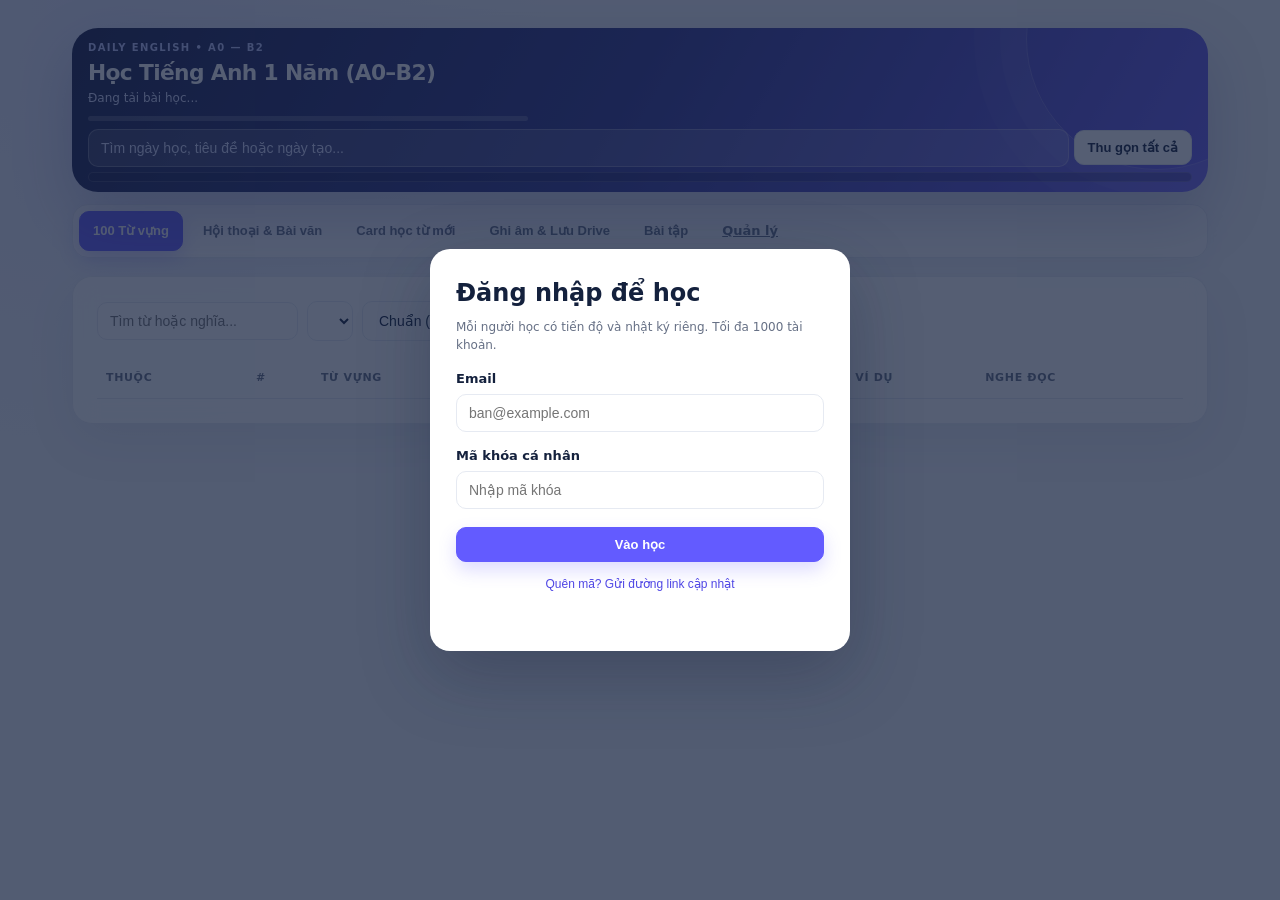
==== commit 84c59b1f: "Implement user authentication system with email and password, including login, reset code, and sessi" ====
--- a/index.html
+++ b/index.html
@@ -140,6 +140,7 @@
 
   <script src="public/scripts/config.js"></script>
   <script src="public/scripts/utils.js"></script>
+  <script src="public/scripts/auth.js"></script>
   <script src="public/scripts/progress.js"></script>
   <script src="public/scripts/app.js"></script>
 </body>
--- a/public/styles/main.css
+++ b/public/styles/main.css
@@ -579,6 +579,65 @@
   display: none;
 }
 
+#authOverlay {
+  position: fixed;
+  inset: 0;
+  z-index: 20;
+  display: grid;
+  place-items: center;
+  padding: 20px;
+  background: rgba(20, 33, 61, .72);
+}
+
+.auth-card {
+  width: min(420px, 100%);
+  padding: 26px;
+  border-radius: 20px;
+  background: #fff;
+  box-shadow: 0 24px 70px rgba(20, 33, 61, .3);
+}
+
+.auth-card h2 {
+  margin: 0 0 6px;
+}
+
+.auth-card label {
+  display: block;
+  margin-top: 14px;
+  font-size: 13px;
+  font-weight: 700;
+}
+
+.auth-card input {
+  width: 100%;
+  margin-top: 5px;
+  padding: 10px 12px;
+  border: 1px solid var(--border);
+  border-radius: 10px;
+  font-size: 14px;
+}
+
+.auth-card .btn {
+  width: 100%;
+  margin-top: 18px;
+}
+
+.auth-link {
+  display: block;
+  margin: 14px auto 0;
+  border: 0;
+  background: transparent;
+  color: var(--primary-dark);
+  cursor: pointer;
+  font-size: 12px;
+}
+
+.auth-message {
+  min-height: 20px;
+  margin-top: 13px;
+  font-size: 13px;
+}
+
 @media (max-width: 680px) {
   .wrap {
     padding: 14px 12px 48px;
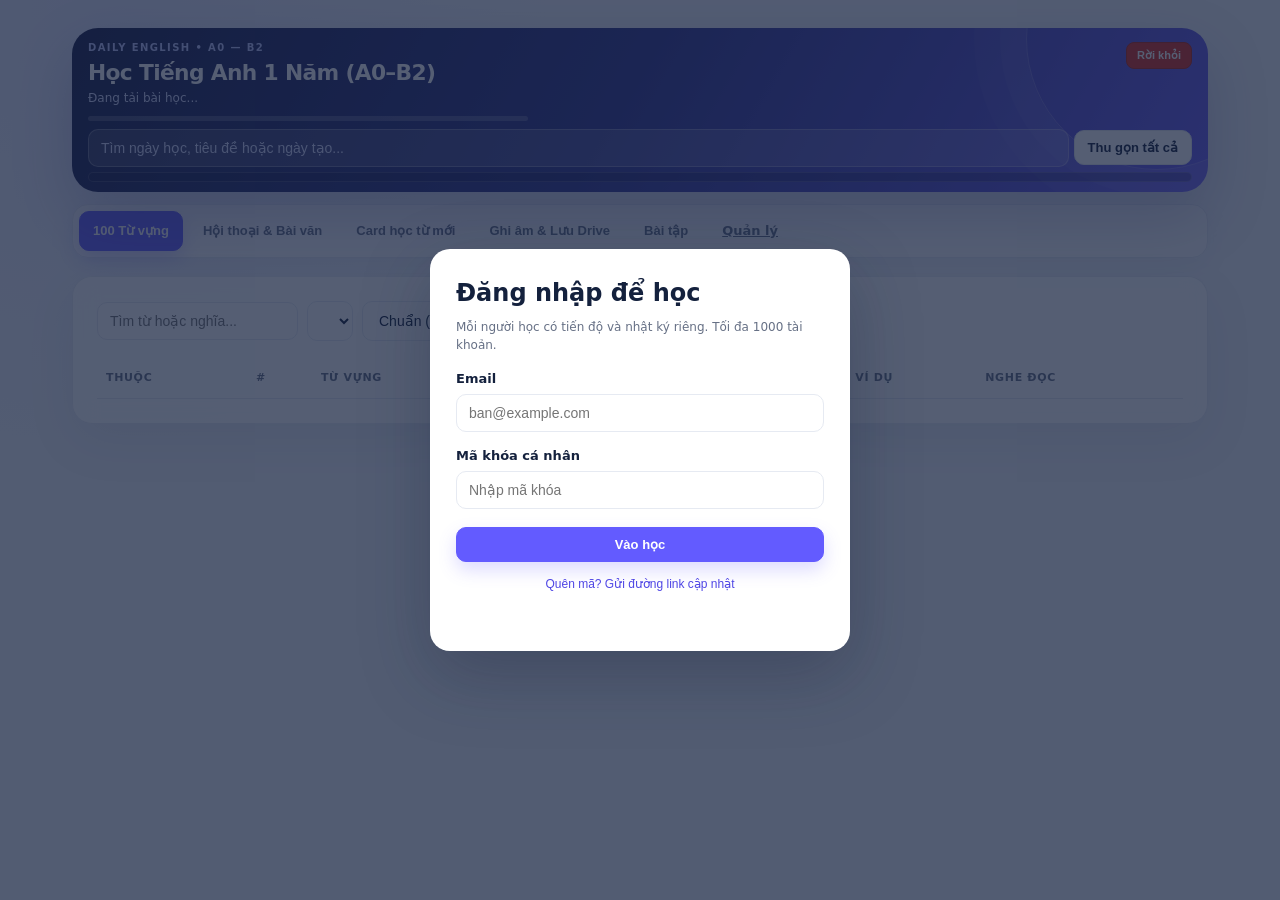
==== commit 83ca85a2: "Update app description to v007, enhance error handling in authentication, and add logout functionali" ====
--- a/index.html
+++ b/index.html
@@ -11,6 +11,7 @@
     <header>
       <p class="eyebrow">Daily English • A0 — B2</p>
       <h1 id="lessonTitle">Học Tiếng Anh 1 Năm (A0–B2)</h1>
+      <button class="logout-btn" type="button" onclick="logout()">Rời khỏi</button>
       <p class="sub" id="progressSummary">Đang tải bài học...</p>
       <div id="lessonFileLink" class="lesson-file-link hidden"></div>
       <div class="progress-track"><div id="progressBar" class="progress-bar"></div></div>
--- a/public/styles/main.css
+++ b/public/styles/main.css
@@ -64,6 +64,25 @@
   font-size: clamp(16px, 1.7vw, 22px);
   line-height: 1.14;
   letter-spacing: -.03em;
+}
+
+.logout-btn {
+  position: absolute;
+  z-index: 2;
+  top: 14px;
+  right: 16px;
+  padding: 6px 10px;
+  border: 1px solid #b42318;
+  border-radius: 8px;
+  background: #d92d20;
+  color: #fff;
+  cursor: pointer;
+  font-size: 11px;
+  font-weight: 700;
+}
+
+.logout-btn:hover {
+  background: #b42318;
 }
 
 .eyebrow {
